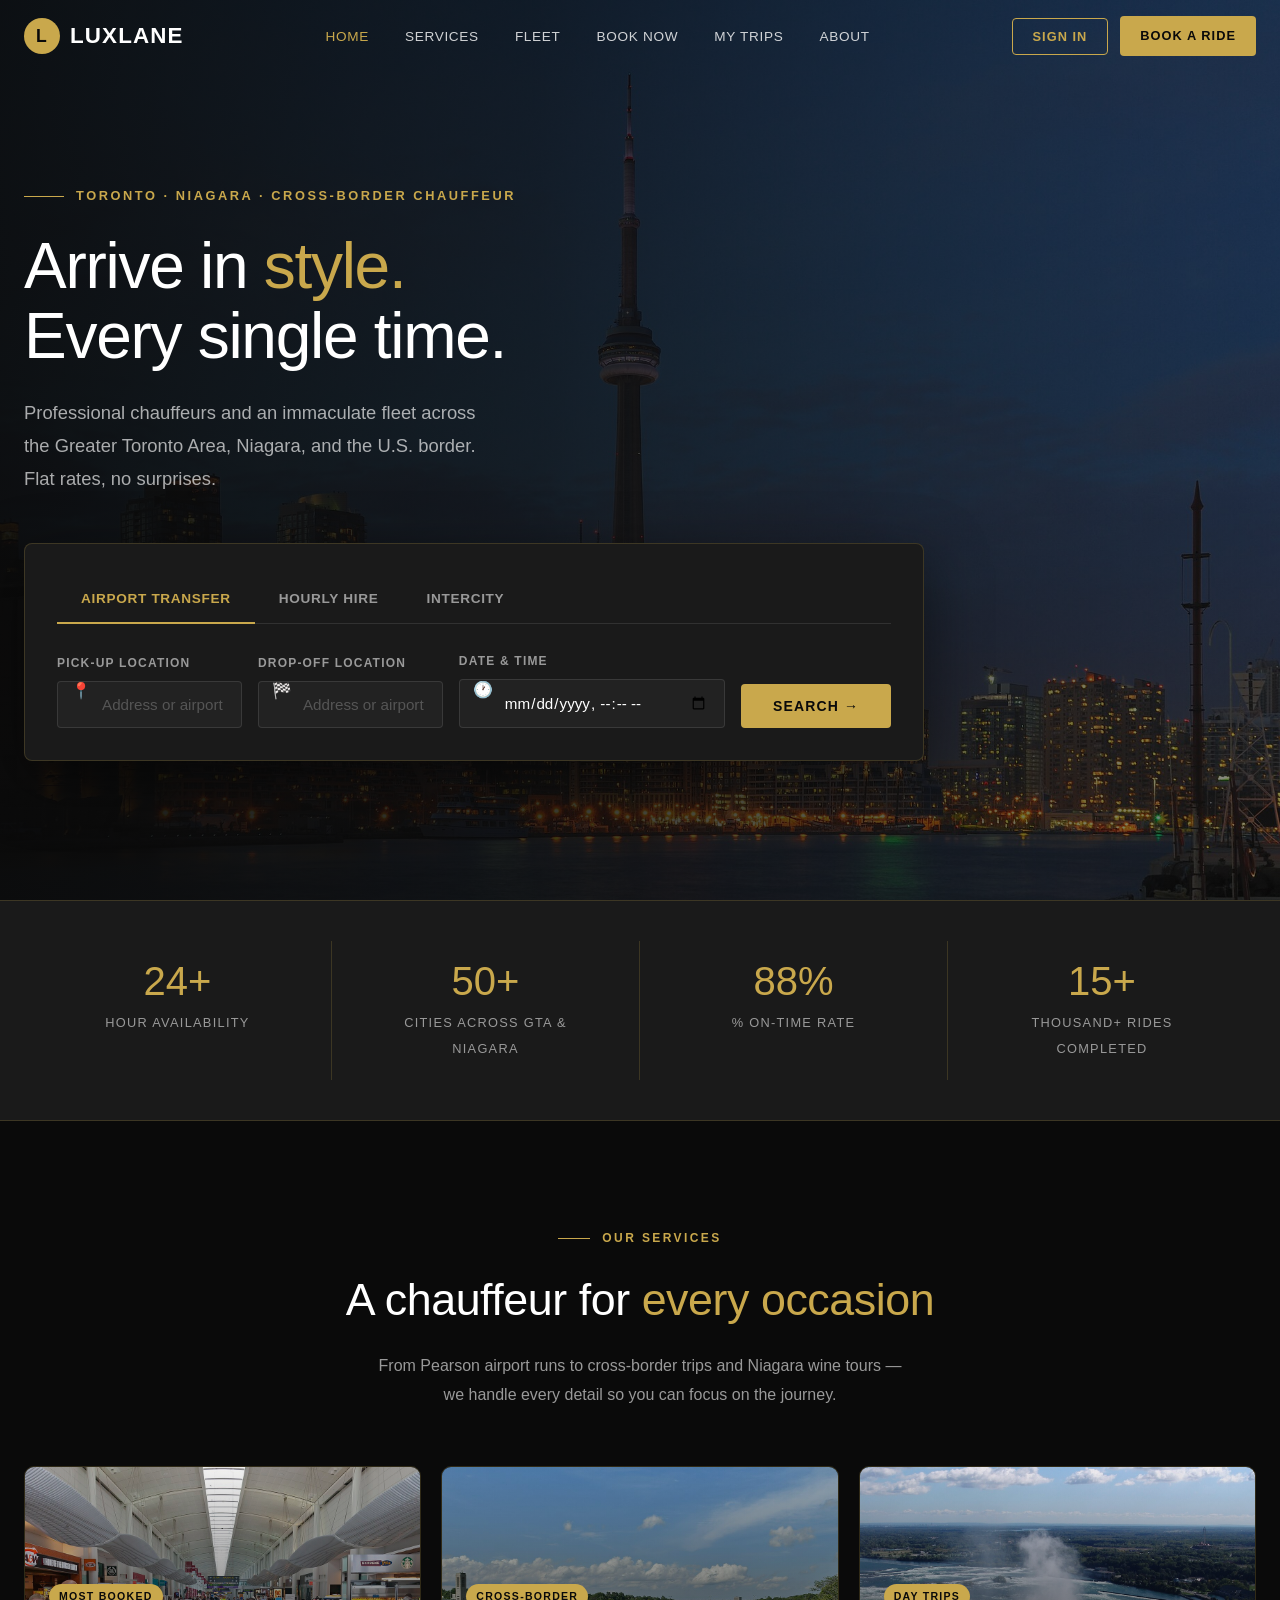
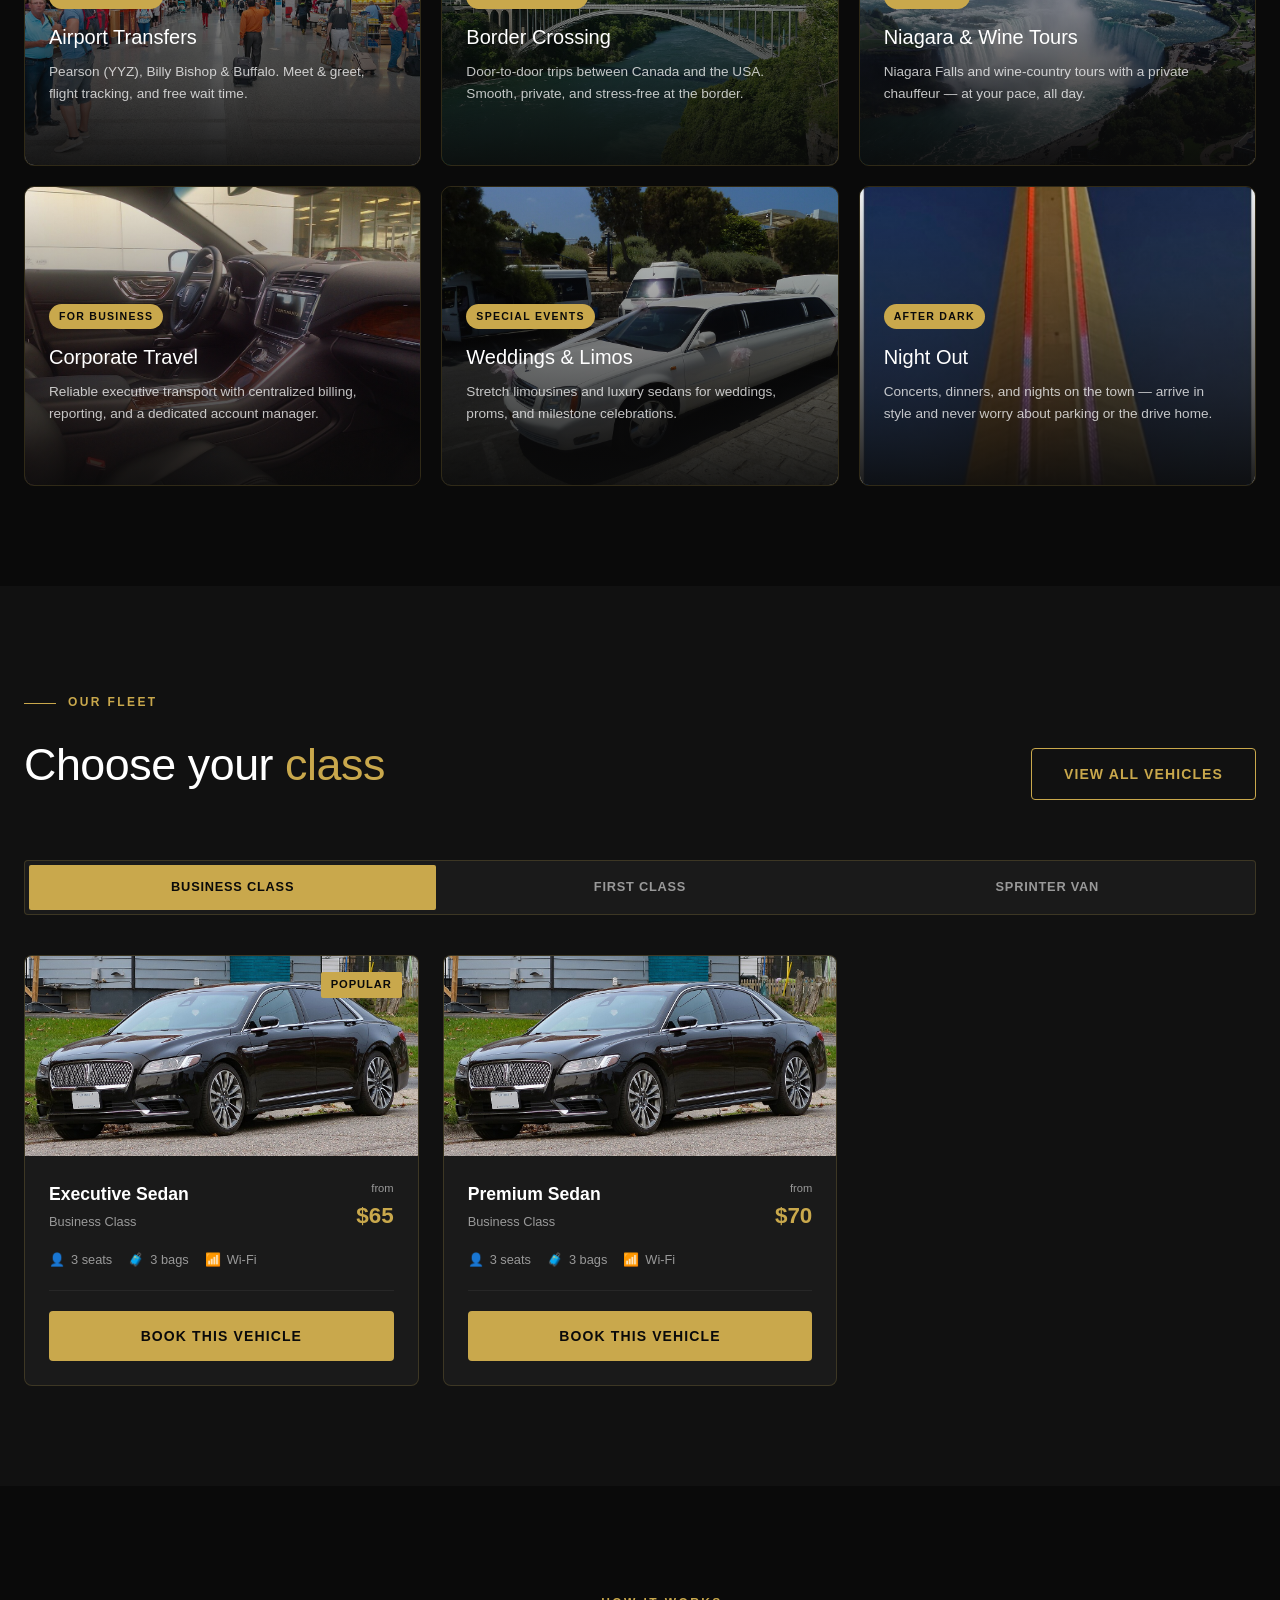
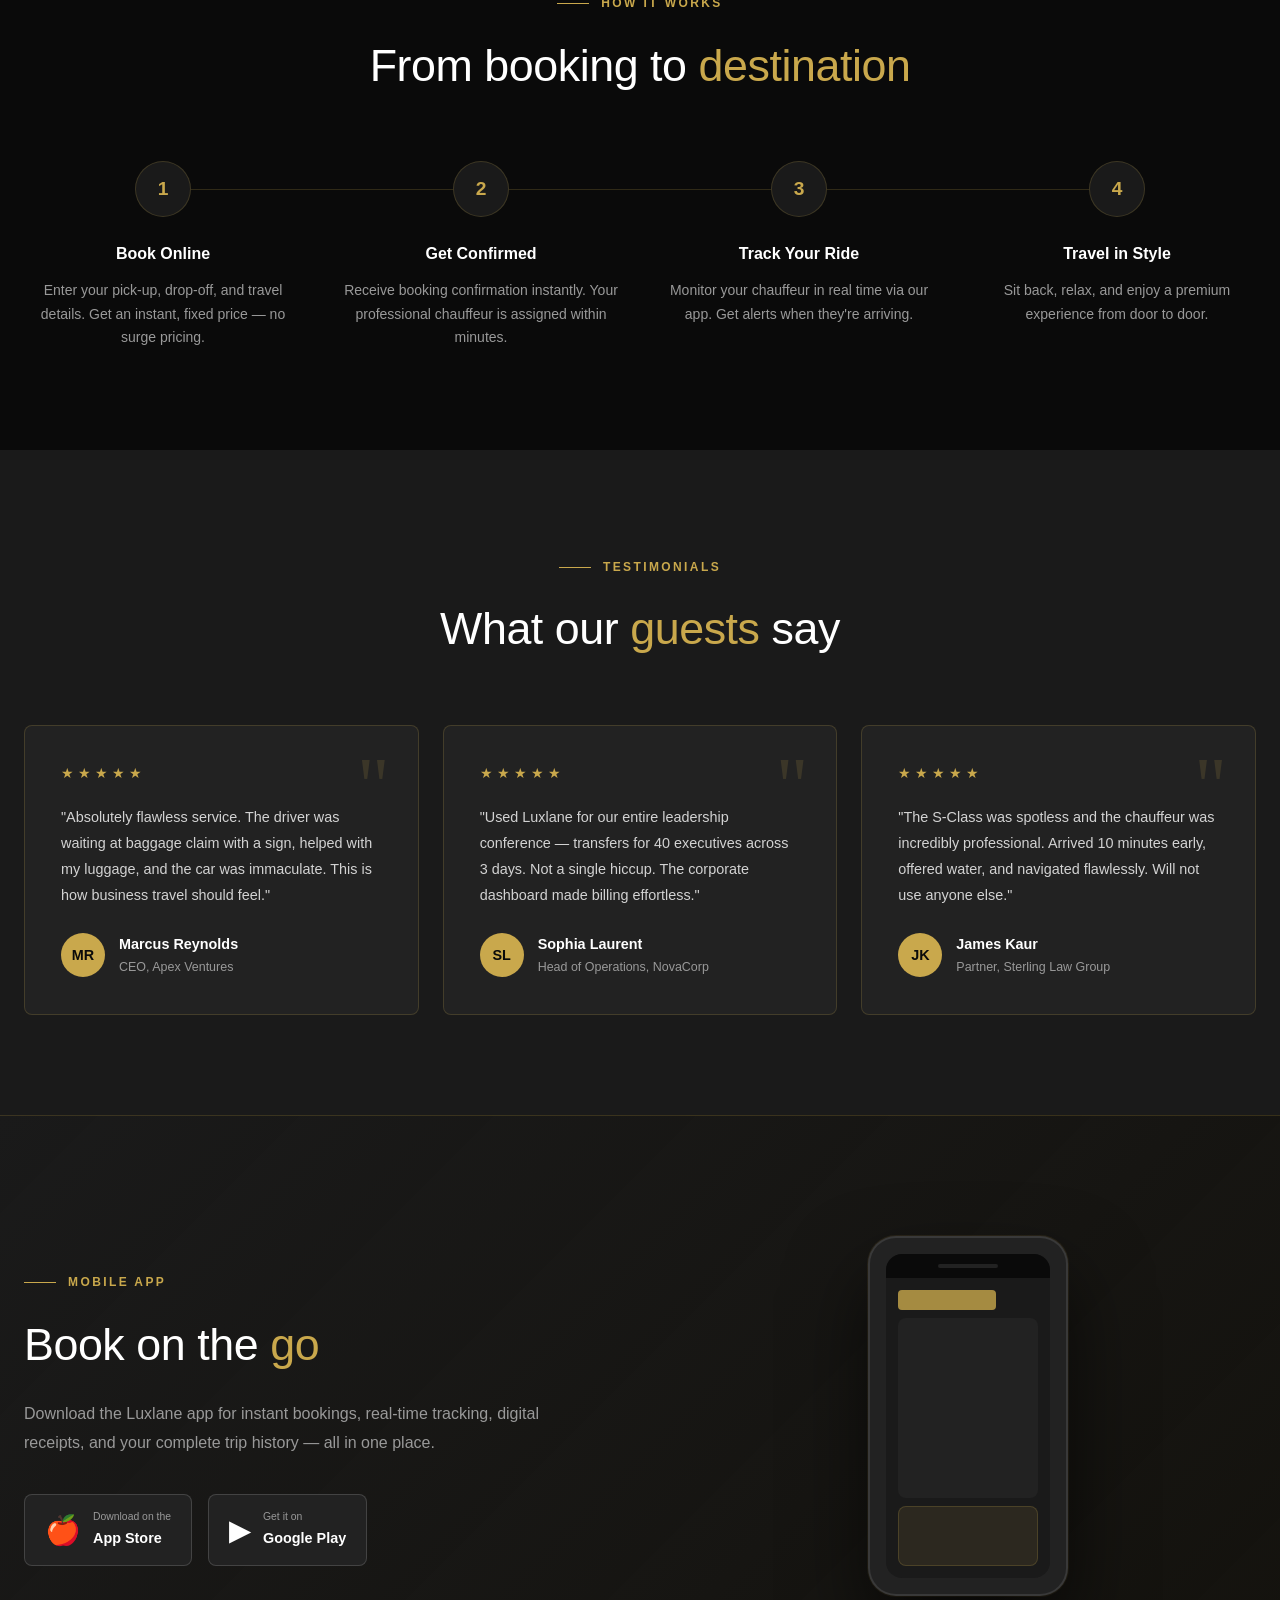
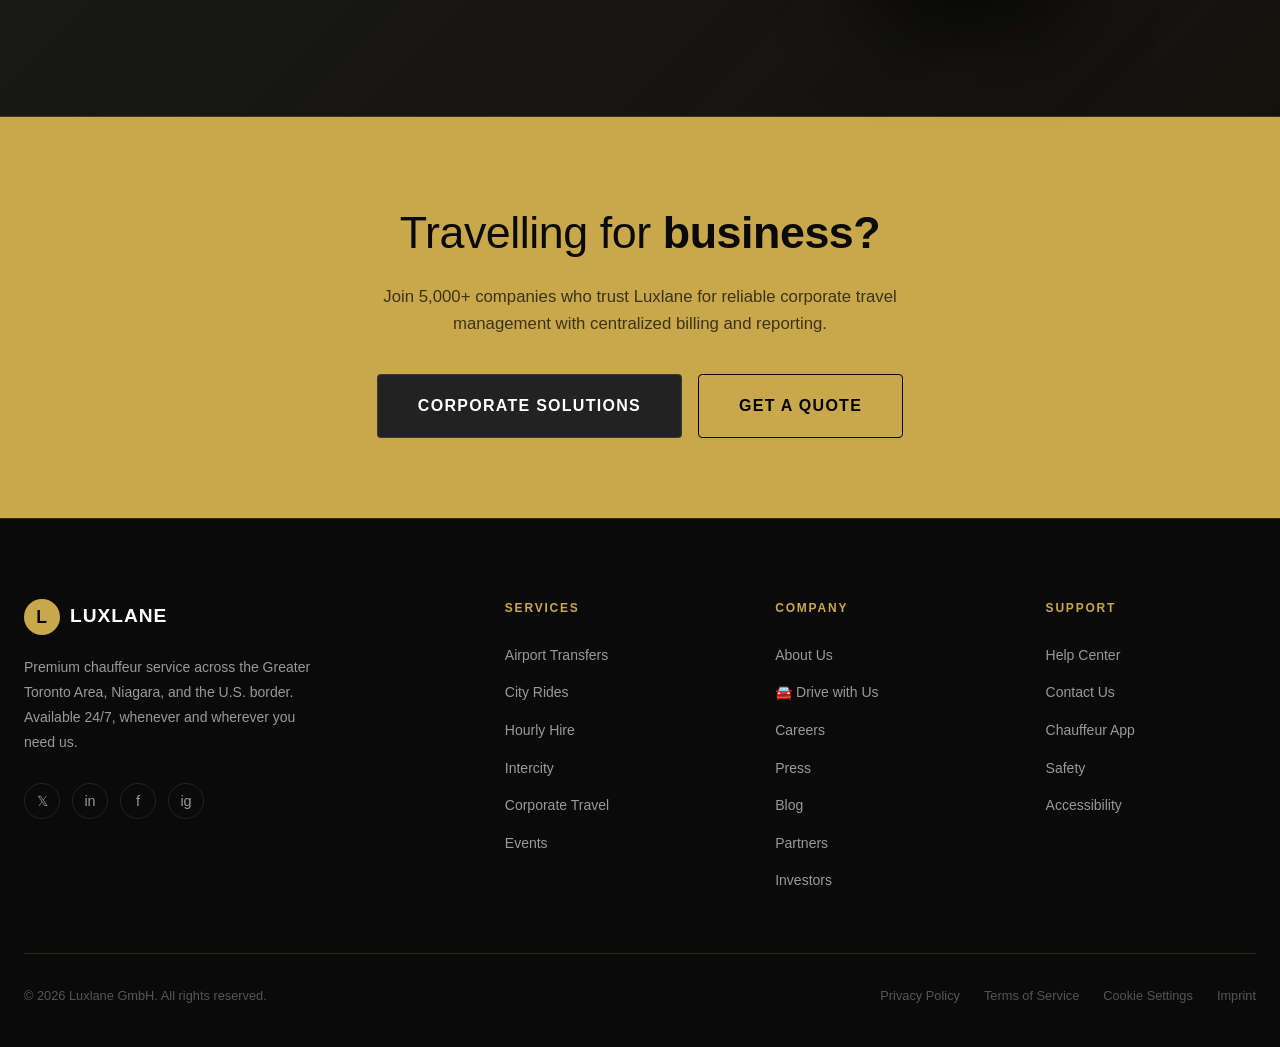
==== index.html @ cf06dd44 "Luxlane Limo — chauffeur booking platform (customer + driver + tracking) Co-Authored-By: Claude Opus" ====
<!DOCTYPE html>
<html lang="en">
<head>
  <meta charset="UTF-8" />
  <meta name="viewport" content="width=device-width, initial-scale=1.0" />
  <title>Luxlane — Premium Chauffeur Service</title>
  <meta name="description" content="Premium chauffeur service across the Greater Toronto Area, Niagara, and the U.S. border. Airport transfers, cross-border trips, weddings, and corporate travel.">
  <link rel="stylesheet" href="assets/css/style.css" />
  <link rel="icon" href="data:image/svg+xml,<svg xmlns='http://www.w3.org/2000/svg' viewBox='0 0 32 32'><circle cx='16' cy='16' r='16' fill='%23c9a84c'/><text x='16' y='22' text-anchor='middle' font-size='18' font-weight='bold' fill='black'>L</text></svg>">
</head>
<body>

<!-- NAVBAR -->
<nav class="navbar" id="navbar">
  <div class="navbar-inner">
    <a href="index.html" class="navbar-logo">
      <div class="logo-icon">L</div>
      LUXLANE
    </a>
    <ul class="navbar-nav">
      <li><a href="index.html" class="active">Home</a></li>
      <li><a href="services.html">Services</a></li>
      <li><a href="fleet.html">Fleet</a></li>
      <li><a href="booking.html">Book Now</a></li>
      <li><a href="#about">About</a></li>
    </ul>
    <div class="navbar-actions">
      <a href="booking.html" class="btn btn-primary btn-sm">Book a Ride</a>
    </div>
    <div class="hamburger" id="hamburger">
      <span></span><span></span><span></span>
    </div>
  </div>
</nav>

<!-- MOBILE MENU -->
<div class="mobile-menu" id="mobileMenu">
  <span class="mobile-close" id="mobileClose">✕</span>
  <a href="index.html">Home</a>
  <a href="services.html">Services</a>
  <a href="fleet.html">Fleet</a>
  <a href="booking.html">Book Now</a>
  <a href="#about">About</a>
  <a href="booking.html" class="btn btn-primary" style="margin-top:8px;">Book a Ride</a>
</div>

<!-- HERO -->
<section class="hero">
  <div class="hero-bg"></div>
  <div class="hero-photo-bg"></div>

  <div class="hero-content">
    <div class="hero-eyebrow">Toronto · Niagara · Cross-Border Chauffeur</div>
    <h1>Arrive in <span class="gold">style.</span><br>Every single time.</h1>
    <p>Professional chauffeurs and an immaculate fleet across the Greater Toronto Area, Niagara, and the U.S. border. Flat rates, no surprises.</p>

    <!-- BOOKING WIDGET -->
    <div class="booking-widget">
      <div class="booking-tabs">
        <div class="booking-tab active" data-tab="transfer">Airport Transfer</div>
        <div class="booking-tab" data-tab="hourly">Hourly Hire</div>
        <div class="booking-tab" data-tab="intercity">Intercity</div>
      </div>

      <form class="booking-form" id="heroBookingForm" onsubmit="handleHeroBook(event)">
        <div class="form-group form-icon-group">
          <label class="form-label">Pick-up Location</label>
          <span class="icon">📍</span>
          <input class="form-control" type="text" placeholder="Address or airport" />
        </div>
        <div class="form-group form-icon-group">
          <label class="form-label">Drop-off Location</label>
          <span class="icon">🏁</span>
          <input class="form-control" type="text" placeholder="Address or airport" />
        </div>
        <div class="form-group form-icon-group">
          <label class="form-label">Date &amp; Time</label>
          <span class="icon">🕐</span>
          <input class="form-control" type="datetime-local" />
        </div>
        <div class="form-group" style="padding-top:28px;">
          <button type="submit" class="btn btn-primary" style="width:100%;justify-content:center;">
            Search →
          </button>
        </div>
      </form>
    </div>
  </div>
</section>

<!-- STATS BAR -->
<div class="stats-bar">
  <div class="container">
    <div class="stats-grid">
      <div class="stat-item fade-up">
        <span class="stat-number" data-count="24">0</span>
        <span class="stat-label">Hour Availability</span>
      </div>
      <div class="stat-item fade-up">
        <span class="stat-number" data-count="50">0</span>
        <span class="stat-label">Cities Across GTA &amp; Niagara</span>
      </div>
      <div class="stat-item fade-up">
        <span class="stat-number" data-count="98">0</span>
        <span class="stat-label">% On-Time Rate</span>
      </div>
      <div class="stat-item fade-up">
        <span class="stat-number" data-count="15">0</span>
        <span class="stat-label">Thousand+ Rides Completed</span>
      </div>
    </div>
  </div>
</div>

<!-- SERVICES SECTION -->
<section class="section" id="services">
  <div class="container">
    <div class="text-center fade-up">
      <div class="section-label" style="justify-content:center;">Our Services</div>
      <h2>A chauffeur for <span class="gold">every occasion</span></h2>
      <p class="text-gray" style="max-width:540px;margin:16px auto 0;line-height:1.8;">From Pearson airport runs to cross-border trips and Niagara wine tours — we handle every detail so you can focus on the journey.</p>
    </div>

    <div class="svc-grid">
      <a href="booking.html" class="svc-card fade-up">
        <img src="assets/img/airport.jpg" alt="Airport transfers" loading="lazy" />
        <div class="svc-card-body">
          <span class="svc-card-tag">Most booked</span>
          <h3>Airport Transfers</h3>
          <p>Pearson (YYZ), Billy Bishop &amp; Buffalo. Meet &amp; greet, flight tracking, and free wait time.</p>
          <div class="svc-link">Book a transfer →</div>
        </div>
      </a>

      <a href="booking.html" class="svc-card fade-up">
        <img src="assets/img/border.jpg" alt="Cross-border trips" loading="lazy" />
        <div class="svc-card-body">
          <span class="svc-card-tag">Cross-border</span>
          <h3>Border Crossing</h3>
          <p>Door-to-door trips between Canada and the USA. Smooth, private, and stress-free at the border.</p>
          <div class="svc-link">Plan a crossing →</div>
        </div>
      </a>

      <a href="booking.html" class="svc-card fade-up">
        <img src="assets/img/niagara.jpg" alt="Niagara Falls tours" loading="lazy" />
        <div class="svc-card-body">
          <span class="svc-card-tag">Day trips</span>
          <h3>Niagara &amp; Wine Tours</h3>
          <p>Niagara Falls and wine-country tours with a private chauffeur — at your pace, all day.</p>
          <div class="svc-link">Explore tours →</div>
        </div>
      </a>

      <a href="booking.html" class="svc-card fade-up">
        <img src="assets/img/corporate.jpg" alt="Corporate travel" loading="lazy" />
        <div class="svc-card-body">
          <span class="svc-card-tag">For business</span>
          <h3>Corporate Travel</h3>
          <p>Reliable executive transport with centralized billing, reporting, and a dedicated account manager.</p>
          <div class="svc-link">Corporate solutions →</div>
        </div>
      </a>

      <a href="booking.html" class="svc-card fade-up">
        <img src="assets/img/wedding.jpg" alt="Weddings" loading="lazy" />
        <div class="svc-card-body">
          <span class="svc-card-tag">Special events</span>
          <h3>Weddings &amp; Limos</h3>
          <p>Stretch limousines and luxury sedans for weddings, proms, and milestone celebrations.</p>
          <div class="svc-link">Plan your day →</div>
        </div>
      </a>

      <a href="booking.html" class="svc-card fade-up">
        <img src="assets/img/nightout.jpg" alt="Night out" loading="lazy" />
        <div class="svc-card-body">
          <span class="svc-card-tag">After dark</span>
          <h3>Night Out</h3>
          <p>Concerts, dinners, and nights on the town — arrive in style and never worry about parking or the drive home.</p>
          <div class="svc-link">Book a night out →</div>
        </div>
      </a>
    </div>
  </div>
</section>

<!-- FLEET PREVIEW -->
<section class="section fleet-section">
  <div class="container">
    <div class="section-header fade-up">
      <div>
        <div class="section-label">Our Fleet</div>
        <h2>Choose your <span class="gold">class</span></h2>
      </div>
      <a href="fleet.html" class="btn btn-outline">View All Vehicles</a>
    </div>

    <div class="fleet-tabs">
      <div class="fleet-tab active" data-fleet="business">Business Class</div>
      <div class="fleet-tab" data-fleet="first">First Class</div>
      <div class="fleet-tab" data-fleet="van">Sprinter Van</div>
    </div>

    <div class="fleet-grid" id="fleetGrid">
      <!-- Dynamically rendered by JS -->
    </div>
  </div>
</section>

<!-- HOW IT WORKS -->
<section class="section how-it-works">
  <div class="container">
    <div class="text-center fade-up">
      <div class="section-label" style="justify-content:center;">How It Works</div>
      <h2>From booking to <span class="gold">destination</span></h2>
    </div>

    <div class="steps-grid">
      <div class="step fade-up">
        <div class="step-number">1</div>
        <h3>Book Online</h3>
        <p>Enter your pick-up, drop-off, and travel details. Get an instant, fixed price — no surge pricing.</p>
      </div>
      <div class="step fade-up">
        <div class="step-number">2</div>
        <h3>Get Confirmed</h3>
        <p>Receive booking confirmation instantly. Your professional chauffeur is assigned within minutes.</p>
      </div>
      <div class="step fade-up">
        <div class="step-number">3</div>
        <h3>Track Your Ride</h3>
        <p>Monitor your chauffeur in real time via our app. Get alerts when they're arriving.</p>
      </div>
      <div class="step fade-up">
        <div class="step-number">4</div>
        <h3>Travel in Style</h3>
        <p>Sit back, relax, and enjoy a premium experience from door to door.</p>
      </div>
    </div>
  </div>
</section>

<!-- TESTIMONIALS -->
<section class="section testimonials">
  <div class="container">
    <div class="text-center fade-up">
      <div class="section-label" style="justify-content:center;">Testimonials</div>
      <h2>What our <span class="gold">guests</span> say</h2>
    </div>

    <div class="testimonials-grid">
      <div class="testimonial-card fade-up">
        <div class="stars">
          <span class="star">★</span><span class="star">★</span><span class="star">★</span><span class="star">★</span><span class="star">★</span>
        </div>
        <p class="testimonial-text">"Absolutely flawless service. The driver was waiting at baggage claim with a sign, helped with my luggage, and the car was immaculate. This is how business travel should feel."</p>
        <div class="testimonial-author">
          <div class="author-avatar">MR</div>
          <div>
            <div class="author-name">Marcus Reynolds</div>
            <div class="author-role">CEO, Apex Ventures</div>
          </div>
        </div>
      </div>

      <div class="testimonial-card fade-up">
        <div class="stars">
          <span class="star">★</span><span class="star">★</span><span class="star">★</span><span class="star">★</span><span class="star">★</span>
        </div>
        <p class="testimonial-text">"Used Luxlane for our entire leadership conference — transfers for 40 executives across 3 days. Not a single hiccup. The corporate dashboard made billing effortless."</p>
        <div class="testimonial-author">
          <div class="author-avatar">SL</div>
          <div>
            <div class="author-name">Sophia Laurent</div>
            <div class="author-role">Head of Operations, NovaCorp</div>
          </div>
        </div>
      </div>

      <div class="testimonial-card fade-up">
        <div class="stars">
          <span class="star">★</span><span class="star">★</span><span class="star">★</span><span class="star">★</span><span class="star">★</span>
        </div>
        <p class="testimonial-text">"The S-Class was spotless and the chauffeur was incredibly professional. Arrived 10 minutes early, offered water, and navigated flawlessly. Will not use anyone else."</p>
        <div class="testimonial-author">
          <div class="author-avatar">JK</div>
          <div>
            <div class="author-name">James Kaur</div>
            <div class="author-role">Partner, Sterling Law Group</div>
          </div>
        </div>
      </div>
    </div>
  </div>
</section>

<!-- APP PROMO -->
<section class="section app-promo">
  <div class="container">
    <div class="app-promo-inner">
      <div class="fade-up">
        <div class="section-label">Mobile App</div>
        <h2>Book on the <span class="gold">go</span></h2>
        <p>Download the Luxlane app for instant bookings, real-time tracking, digital receipts, and your complete trip history — all in one place.</p>
        <div class="app-buttons">
          <a href="#" class="app-btn">
            <span class="app-icon">🍎</span>
            <div class="app-text">
              <span class="top">Download on the</span>
              <span class="bottom">App Store</span>
            </div>
          </a>
          <a href="#" class="app-btn">
            <span class="app-icon">▶</span>
            <div class="app-text">
              <span class="top">Get it on</span>
              <span class="bottom">Google Play</span>
            </div>
          </a>
        </div>
      </div>

      <div class="app-mockup fade-up">
        <div class="phone-frame">
          <div class="phone-screen">
            <div class="phone-status"></div>
            <div class="phone-content">
              <div class="phone-header"></div>
              <div class="phone-map"></div>
              <div class="phone-card"></div>
            </div>
          </div>
        </div>
      </div>
    </div>
  </div>
</section>

<!-- CORPORATE BANNER -->
<div class="corporate-banner">
  <div class="container">
    <h2>Travelling for <strong>business?</strong></h2>
    <p>Join 5,000+ companies who trust Luxlane for reliable corporate travel management with centralized billing and reporting.</p>
    <div style="display:flex;gap:16px;justify-content:center;flex-wrap:wrap;">
      <a href="services.html" class="btn btn-dark btn-lg">Corporate Solutions</a>
      <a href="booking.html" class="btn btn-outline btn-lg" style="border-color:black;color:black;">Get a Quote</a>
    </div>
  </div>
</div>

<!-- FOOTER -->
<footer class="footer" id="about">
  <div class="container">
    <div class="footer-top">
      <div class="footer-brand">
        <a href="index.html" class="navbar-logo" style="font-size:1.2rem;">
          <div class="logo-icon">L</div>
          LUXLANE
        </a>
        <p>Premium chauffeur service across the Greater Toronto Area, Niagara, and the U.S. border. Available 24/7, whenever and wherever you need us.</p>
        <div class="footer-social">
          <a href="#" class="social-link">𝕏</a>
          <a href="#" class="social-link">in</a>
          <a href="#" class="social-link">f</a>
          <a href="#" class="social-link">ig</a>
        </div>
      </div>

      <div class="footer-col">
        <h4>Services</h4>
        <ul>
          <li><a href="services.html">Airport Transfers</a></li>
          <li><a href="services.html">City Rides</a></li>
          <li><a href="services.html">Hourly Hire</a></li>
          <li><a href="services.html">Intercity</a></li>
          <li><a href="services.html">Corporate Travel</a></li>
          <li><a href="services.html">Events</a></li>
        </ul>
      </div>

      <div class="footer-col">
        <h4>Company</h4>
        <ul>
          <li><a href="#">About Us</a></li>
          <li><a href="driver.html">🚘 Drive with Us</a></li>
          <li><a href="#">Careers</a></li>
          <li><a href="#">Press</a></li>
          <li><a href="#">Blog</a></li>
          <li><a href="#">Partners</a></li>
          <li><a href="#">Investors</a></li>
        </ul>
      </div>

      <div class="footer-col">
        <h4>Support</h4>
        <ul>
          <li><a href="#">Help Center</a></li>
          <li><a href="#">Contact Us</a></li>
          <li><a href="#">Chauffeur App</a></li>
          <li><a href="#">Safety</a></li>
          <li><a href="#">Accessibility</a></li>
        </ul>
      </div>
    </div>

    <div class="footer-bottom">
      <p>&copy; 2026 Luxlane GmbH. All rights reserved.</p>
      <div class="footer-legal">
        <a href="#">Privacy Policy</a>
        <a href="#">Terms of Service</a>
        <a href="#">Cookie Settings</a>
        <a href="#">Imprint</a>
      </div>
    </div>
  </div>
</footer>

<script src="assets/js/app.js"></script>
</body>
</html>
---- assets/css/style.css ----
/* ===========================
   BLACKLANE CLONE — STYLESHEET
   =========================== */

:root {
  --black: #0a0a0a;
  --dark: #111111;
  --dark-2: #1a1a1a;
  --dark-3: #222222;
  --gold: #c9a84c;
  --gold-light: #e2c16a;
  --gold-dark: #9e7e35;
  --white: #ffffff;
  --gray-light: #f5f5f5;
  --gray: #999999;
  --gray-dark: #555555;
  --border: rgba(201, 168, 76, 0.2);
  --shadow: 0 20px 60px rgba(0,0,0,0.5);
  --radius: 4px;
  --font-main: 'Helvetica Neue', Helvetica, Arial, sans-serif;
  --transition: all 0.3s cubic-bezier(0.4, 0, 0.2, 1);
}

*, *::before, *::after { box-sizing: border-box; margin: 0; padding: 0; }

html { scroll-behavior: smooth; font-size: 16px; }

body {
  font-family: var(--font-main);
  background: var(--black);
  color: var(--white);
  line-height: 1.6;
  overflow-x: hidden;
}

a { text-decoration: none; color: inherit; transition: var(--transition); }
img { max-width: 100%; display: block; }
ul { list-style: none; }
button { cursor: pointer; border: none; background: none; font-family: inherit; }

/* ===== TYPOGRAPHY ===== */
h1 { font-size: clamp(2.2rem, 5vw, 4rem); font-weight: 300; letter-spacing: -0.02em; line-height: 1.1; }
h2 { font-size: clamp(1.8rem, 3.5vw, 2.8rem); font-weight: 300; letter-spacing: -0.01em; }
h3 { font-size: clamp(1.2rem, 2vw, 1.5rem); font-weight: 400; }
h4 { font-size: 1rem; font-weight: 600; text-transform: uppercase; letter-spacing: 0.1em; }

.gold { color: var(--gold); }
.text-center { text-align: center; }
.text-gray { color: var(--gray); }

/* ===== LAYOUT ===== */
.container { max-width: 1280px; margin: 0 auto; padding: 0 24px; }
.section { padding: 100px 0; }
.section-sm { padding: 60px 0; }

/* ===== BUTTONS ===== */
.btn {
  display: inline-flex;
  align-items: center;
  gap: 8px;
  padding: 14px 32px;
  font-size: 0.875rem;
  font-weight: 600;
  letter-spacing: 0.08em;
  text-transform: uppercase;
  border-radius: var(--radius);
  transition: var(--transition);
  white-space: nowrap;
}

.btn-primary {
  background: var(--gold);
  color: var(--black);
}
.btn-primary:hover { background: var(--gold-light); transform: translateY(-1px); box-shadow: 0 8px 24px rgba(201,168,76,0.4); }

.btn-outline {
  border: 1px solid var(--gold);
  color: var(--gold);
  background: transparent;
}
.btn-outline:hover { background: var(--gold); color: var(--black); }

.btn-white {
  background: var(--white);
  color: var(--black);
}
.btn-white:hover { background: var(--gray-light); transform: translateY(-1px); }

.btn-dark {
  background: var(--dark-3);
  color: var(--white);
  border: 1px solid rgba(255,255,255,0.1);
}
.btn-dark:hover { background: var(--dark-2); border-color: var(--gold); color: var(--gold); }

.btn-lg { padding: 18px 40px; font-size: 1rem; }
.btn-sm { padding: 10px 20px; font-size: 0.8rem; }

/* ===== NAVBAR ===== */
.navbar {
  position: fixed;
  top: 0; left: 0; right: 0;
  z-index: 1000;
  padding: 0 24px;
  transition: var(--transition);
}

.navbar.scrolled {
  background: rgba(10,10,10,0.97);
  backdrop-filter: blur(20px);
  border-bottom: 1px solid var(--border);
}

.navbar-inner {
  max-width: 1280px;
  margin: 0 auto;
  height: 72px;
  display: flex;
  align-items: center;
  justify-content: space-between;
}

.navbar-logo {
  display: flex;
  align-items: center;
  gap: 10px;
  font-size: 1.4rem;
  font-weight: 700;
  letter-spacing: 0.05em;
}

.logo-icon {
  width: 36px;
  height: 36px;
  background: var(--gold);
  border-radius: 50%;
  display: flex;
  align-items: center;
  justify-content: center;
  color: var(--black);
  font-size: 1.1rem;
}

.navbar-nav {
  display: flex;
  align-items: center;
  gap: 36px;
}

.navbar-nav a {
  font-size: 0.85rem;
  font-weight: 500;
  letter-spacing: 0.05em;
  text-transform: uppercase;
  color: rgba(255,255,255,0.8);
  position: relative;
}

.navbar-nav a::after {
  content: '';
  position: absolute;
  bottom: -4px; left: 0;
  width: 0; height: 1px;
  background: var(--gold);
  transition: var(--transition);
}

.navbar-nav a:hover { color: var(--white); }
.navbar-nav a:hover::after { width: 100%; }
.navbar-nav a.active { color: var(--gold); }

.navbar-actions {
  display: flex;
  align-items: center;
  gap: 12px;
}

.hamburger {
  display: none;
  flex-direction: column;
  gap: 5px;
  cursor: pointer;
  padding: 4px;
}

.hamburger span {
  display: block;
  width: 24px;
  height: 2px;
  background: var(--white);
  transition: var(--transition);
}

/* ===== MOBILE MENU ===== */
.mobile-menu {
  display: none;
  position: fixed;
  inset: 0;
  background: var(--black);
  z-index: 999;
  flex-direction: column;
  align-items: center;
  justify-content: center;
  gap: 32px;
  opacity: 0;
  pointer-events: none;
  transition: opacity 0.3s ease;
}

.mobile-menu.open {
  display: flex;
  opacity: 1;
  pointer-events: all;
}

.mobile-menu a {
  font-size: 1.8rem;
  font-weight: 300;
  letter-spacing: 0.05em;
  color: rgba(255,255,255,0.7);
}

.mobile-menu a:hover { color: var(--gold); }

.mobile-close {
  position: absolute;
  top: 24px; right: 24px;
  font-size: 2rem;
  color: var(--white);
  cursor: pointer;
}

/* ===== HERO ===== */
.hero {
  position: relative;
  min-height: 100vh;
  display: flex;
  align-items: center;
  overflow: hidden;
}

.hero-bg {
  position: absolute;
  inset: 0;
  background: linear-gradient(135deg, #0a0a0a 0%, #1a1208 50%, #0a0a0a 100%);
}

.hero-bg::before {
  content: '';
  position: absolute;
  inset: 0;
  background: url("data:image/svg+xml,%3Csvg width='60' height='60' viewBox='0 0 60 60' xmlns='http://www.w3.org/2000/svg'%3E%3Cg fill='none' fill-rule='evenodd'%3E%3Cg fill='%23c9a84c' fill-opacity='0.03'%3E%3Cpath d='M36 34v-4h-2v4h-4v2h4v4h2v-4h4v-2h-4zm0-30V0h-2v4h-4v2h4v4h2V6h4V4h-4zM6 34v-4H4v4H0v2h4v4h2v-4h4v-2H6zM6 4V0H4v4H0v2h4v4h2V6h4V4H6z'/%3E%3C/g%3E%3C/g%3E%3C/svg%3E");
}

.hero-image {
  position: absolute;
  right: 0; top: 0; bottom: 0;
  width: 55%;
  background: linear-gradient(to right, #0a0a0a, transparent),
    url('data:image/svg+xml,<svg xmlns="http://www.w3.org/2000/svg" viewBox="0 0 800 600"><rect fill="%231a1208" width="800" height="600"/><ellipse cx="400" cy="450" rx="350" ry="80" fill="%230a0a0a" opacity="0.8"/><rect x="150" y="250" width="500" height="120" rx="20" fill="%23222"/><rect x="180" y="220" width="440" height="60" rx="15" fill="%231a1a1a"/><circle cx="220" cy="380" r="45" fill="%23111" stroke="%23c9a84c" stroke-width="2"/><circle cx="220" cy="380" r="25" fill="%230a0a0a"/><circle cx="580" cy="380" r="45" fill="%23111" stroke="%23c9a84c" stroke-width="2"/><circle cx="580" cy="380" r="25" fill="%230a0a0a"/></svg>');
  background-size: cover;
  background-position: center;
  opacity: 0.4;
}

.hero-content {
  position: relative;
  z-index: 2;
  max-width: 1280px;
  margin: 0 auto;
  padding: 120px 24px 80px;
  width: 100%;
}

.hero-eyebrow {
  display: inline-flex;
  align-items: center;
  gap: 12px;
  font-size: 0.8rem;
  font-weight: 600;
  letter-spacing: 0.2em;
  text-transform: uppercase;
  color: var(--gold);
  margin-bottom: 24px;
}

.hero-eyebrow::before {
  content: '';
  display: block;
  width: 40px;
  height: 1px;
  background: var(--gold);
}

.hero h1 {
  max-width: 700px;
  margin-bottom: 24px;
}

.hero p {
  font-size: 1.15rem;
  color: rgba(255,255,255,0.65);
  max-width: 480px;
  margin-bottom: 48px;
  line-height: 1.8;
}

/* ===== BOOKING WIDGET ===== */
.booking-widget {
  background: var(--dark-2);
  border: 1px solid var(--border);
  border-radius: 8px;
  padding: 32px;
  max-width: 900px;
  box-shadow: var(--shadow);
}

.booking-tabs {
  display: flex;
  gap: 0;
  margin-bottom: 28px;
  border-bottom: 1px solid rgba(255,255,255,0.1);
}

.booking-tab {
  padding: 12px 24px;
  font-size: 0.85rem;
  font-weight: 600;
  letter-spacing: 0.05em;
  text-transform: uppercase;
  color: var(--gray);
  cursor: pointer;
  border-bottom: 2px solid transparent;
  margin-bottom: -1px;
  transition: var(--transition);
}

.booking-tab.active { color: var(--gold); border-bottom-color: var(--gold); }
.booking-tab:hover { color: var(--white); }

.booking-form {
  display: grid;
  grid-template-columns: 1fr 1fr 1fr auto;
  gap: 16px;
  align-items: end;
}

.form-group { display: flex; flex-direction: column; gap: 8px; }

.form-label {
  font-size: 0.75rem;
  font-weight: 600;
  letter-spacing: 0.1em;
  text-transform: uppercase;
  color: var(--gray);
}

.form-control {
  background: var(--dark-3);
  border: 1px solid rgba(255,255,255,0.1);
  border-radius: var(--radius);
  padding: 14px 16px;
  font-size: 0.95rem;
  color: var(--white);
  font-family: inherit;
  transition: var(--transition);
  outline: none;
  width: 100%;
}

.form-control:focus { border-color: var(--gold); background: rgba(201,168,76,0.05); }
.form-control::placeholder { color: var(--gray-dark); }

.form-control option { background: var(--dark-3); }

.form-icon-group { position: relative; }
.form-icon-group .form-control { padding-left: 44px; }
.form-icon-group .icon {
  position: absolute;
  left: 14px;
  top: 50%;
  transform: translateY(-50%);
  color: var(--gold);
  font-size: 1rem;
}

/* ===== STATS BAR ===== */
.stats-bar {
  background: var(--dark-2);
  border-top: 1px solid var(--border);
  border-bottom: 1px solid var(--border);
  padding: 40px 0;
}

.stats-grid {
  display: grid;
  grid-template-columns: repeat(4, 1fr);
  gap: 0;
  text-align: center;
}

.stat-item {
  padding: 20px 40px;
  border-right: 1px solid var(--border);
}

.stat-item:last-child { border-right: none; }

.stat-number {
  font-size: 2.5rem;
  font-weight: 300;
  color: var(--gold);
  display: block;
  line-height: 1;
  margin-bottom: 8px;
}

.stat-label {
  font-size: 0.8rem;
  font-weight: 500;
  letter-spacing: 0.1em;
  text-transform: uppercase;
  color: var(--gray);
}

/* ===== SERVICES ===== */
.services-grid {
  display: grid;
  grid-template-columns: repeat(3, 1fr);
  gap: 2px;
  margin-top: 60px;
}

.service-card {
  background: var(--dark-2);
  padding: 48px 36px;
  transition: var(--transition);
  cursor: pointer;
  position: relative;
  overflow: hidden;
}

.service-card::before {
  content: '';
  position: absolute;
  bottom: 0; left: 0;
  width: 100%; height: 2px;
  background: var(--gold);
  transform: scaleX(0);
  transform-origin: left;
  transition: var(--transition);
}

.service-card:hover { background: var(--dark-3); }
.service-card:hover::before { transform: scaleX(1); }

.service-icon {
  width: 56px;
  height: 56px;
  background: rgba(201,168,76,0.1);
  border-radius: 50%;
  display: flex;
  align-items: center;
  justify-content: center;
  font-size: 1.5rem;
  margin-bottom: 24px;
  transition: var(--transition);
}

.service-card:hover .service-icon {
  background: var(--gold);
  color: var(--black);
}

.service-card h3 { margin-bottom: 12px; font-weight: 500; }
.service-card p { color: var(--gray); font-size: 0.9rem; line-height: 1.8; margin-bottom: 20px; }
.service-link { font-size: 0.8rem; font-weight: 600; letter-spacing: 0.08em; text-transform: uppercase; color: var(--gold); display: flex; align-items: center; gap: 6px; }

/* ===== FLEET ===== */
.fleet-section { background: var(--dark); }

.section-header {
  display: flex;
  justify-content: space-between;
  align-items: flex-end;
  margin-bottom: 60px;
}

.section-label {
  display: inline-flex;
  align-items: center;
  gap: 12px;
  font-size: 0.75rem;
  font-weight: 600;
  letter-spacing: 0.2em;
  text-transform: uppercase;
  color: var(--gold);
  margin-bottom: 16px;
}

.section-label::before {
  content: '';
  display: block;
  width: 32px;
  height: 1px;
  background: var(--gold);
}

.fleet-tabs {
  display: flex;
  gap: 0;
  background: var(--dark-2);
  border: 1px solid var(--border);
  border-radius: var(--radius);
  padding: 4px;
  margin-bottom: 40px;
}

.fleet-tab {
  flex: 1;
  padding: 12px 20px;
  font-size: 0.8rem;
  font-weight: 600;
  letter-spacing: 0.06em;
  text-transform: uppercase;
  color: var(--gray);
  border-radius: 2px;
  cursor: pointer;
  text-align: center;
  transition: var(--transition);
}

.fleet-tab.active {
  background: var(--gold);
  color: var(--black);
}

.fleet-grid {
  display: grid;
  grid-template-columns: repeat(3, 1fr);
  gap: 24px;
}

.fleet-card {
  background: var(--dark-2);
  border: 1px solid var(--border);
  border-radius: 8px;
  overflow: hidden;
  transition: var(--transition);
}

.fleet-card:hover { border-color: var(--gold); transform: translateY(-4px); box-shadow: 0 20px 40px rgba(0,0,0,0.4); }

.fleet-card-image {
  height: 200px;
  background: var(--dark-3);
  display: flex;
  align-items: center;
  justify-content: center;
  overflow: hidden;
  position: relative;
}

.fleet-card-image svg { width: 80%; height: 80%; }

.fleet-badge {
  position: absolute;
  top: 16px; right: 16px;
  background: var(--gold);
  color: var(--black);
  font-size: 0.7rem;
  font-weight: 700;
  letter-spacing: 0.08em;
  text-transform: uppercase;
  padding: 4px 10px;
  border-radius: 2px;
}

.fleet-card-body { padding: 24px; }

.fleet-card-header {
  display: flex;
  justify-content: space-between;
  align-items: flex-start;
  margin-bottom: 16px;
}

.fleet-card-header h3 { font-size: 1.1rem; font-weight: 600; margin-bottom: 4px; }
.fleet-card-header p { font-size: 0.8rem; color: var(--gray); }

.fleet-price { text-align: right; }
.fleet-price .from { font-size: 0.7rem; color: var(--gray); display: block; }
.fleet-price .amount { font-size: 1.4rem; font-weight: 600; color: var(--gold); }

.fleet-features {
  display: flex;
  gap: 16px;
  margin-bottom: 20px;
  padding-bottom: 20px;
  border-bottom: 1px solid rgba(255,255,255,0.06);
}

.fleet-feature {
  display: flex;
  align-items: center;
  gap: 6px;
  font-size: 0.8rem;
  color: var(--gray);
}

.fleet-feature span:first-child { color: var(--gold); }

/* ===== HOW IT WORKS ===== */
.how-it-works { background: var(--black); }

.steps-grid {
  display: grid;
  grid-template-columns: repeat(4, 1fr);
  gap: 40px;
  margin-top: 60px;
  position: relative;
}

.steps-grid::before {
  content: '';
  position: absolute;
  top: 28px;
  left: 12.5%;
  right: 12.5%;
  height: 1px;
  background: var(--border);
}

.step {
  text-align: center;
  position: relative;
}

.step-number {
  width: 56px;
  height: 56px;
  border-radius: 50%;
  background: var(--dark-2);
  border: 1px solid var(--border);
  display: flex;
  align-items: center;
  justify-content: center;
  font-size: 1.2rem;
  font-weight: 700;
  color: var(--gold);
  margin: 0 auto 24px;
  position: relative;
  z-index: 1;
}

.step h3 { font-size: 1rem; font-weight: 600; margin-bottom: 12px; }
.step p { font-size: 0.875rem; color: var(--gray); line-height: 1.7; }

/* ===== TESTIMONIALS ===== */
.testimonials { background: var(--dark-2); }

.testimonials-grid {
  display: grid;
  grid-template-columns: repeat(3, 1fr);
  gap: 24px;
  margin-top: 60px;
}

.testimonial-card {
  background: var(--dark-3);
  border: 1px solid var(--border);
  border-radius: 8px;
  padding: 36px;
  position: relative;
}

.testimonial-card::before {
  content: '"';
  position: absolute;
  top: 20px; right: 28px;
  font-size: 5rem;
  line-height: 1;
  color: var(--gold);
  opacity: 0.15;
  font-family: Georgia, serif;
}

.stars {
  display: flex;
  gap: 4px;
  margin-bottom: 20px;
}

.star { color: var(--gold); font-size: 0.9rem; }

.testimonial-text {
  font-size: 0.9rem;
  line-height: 1.8;
  color: rgba(255,255,255,0.8);
  margin-bottom: 24px;
}

.testimonial-author {
  display: flex;
  align-items: center;
  gap: 14px;
}

.author-avatar {
  width: 44px;
  height: 44px;
  border-radius: 50%;
  background: var(--gold);
  display: flex;
  align-items: center;
  justify-content: center;
  font-weight: 700;
  font-size: 0.9rem;
  color: var(--black);
  flex-shrink: 0;
}

.author-name { font-size: 0.9rem; font-weight: 600; margin-bottom: 2px; }
.author-role { font-size: 0.78rem; color: var(--gray); }

/* ===== APP PROMO ===== */
.app-promo {
  background: linear-gradient(135deg, var(--dark-2) 0%, rgba(201,168,76,0.05) 100%);
  border-top: 1px solid var(--border);
  border-bottom: 1px solid var(--border);
}

.app-promo-inner {
  display: grid;
  grid-template-columns: 1fr 1fr;
  gap: 80px;
  align-items: center;
}

.app-promo h2 { margin-bottom: 20px; }
.app-promo p { color: var(--gray); line-height: 1.8; margin-bottom: 36px; }

.app-buttons { display: flex; gap: 16px; flex-wrap: wrap; }

.app-btn {
  display: flex;
  align-items: center;
  gap: 12px;
  background: var(--dark-3);
  border: 1px solid rgba(255,255,255,0.15);
  border-radius: 8px;
  padding: 12px 20px;
  transition: var(--transition);
}

.app-btn:hover { border-color: var(--gold); }
.app-btn .app-icon { font-size: 1.8rem; }
.app-btn .app-text .top { font-size: 0.65rem; color: var(--gray); display: block; }
.app-btn .app-text .bottom { font-size: 0.9rem; font-weight: 600; }

.app-mockup {
  position: relative;
  height: 400px;
  display: flex;
  align-items: center;
  justify-content: center;
}

.phone-frame {
  width: 200px;
  height: 360px;
  background: var(--dark-3);
  border: 2px solid rgba(255,255,255,0.1);
  border-radius: 28px;
  padding: 16px;
  position: relative;
  box-shadow: 0 40px 80px rgba(0,0,0,0.6), 0 0 0 1px rgba(201,168,76,0.1);
}

.phone-screen {
  width: 100%;
  height: 100%;
  background: var(--dark-2);
  border-radius: 16px;
  overflow: hidden;
  display: flex;
  flex-direction: column;
}

.phone-status {
  height: 24px;
  background: var(--black);
  display: flex;
  align-items: center;
  justify-content: center;
}

.phone-status::after { content: ''; width: 60px; height: 4px; background: var(--dark-3); border-radius: 2px; }

.phone-content { flex: 1; padding: 12px; display: flex; flex-direction: column; gap: 8px; }
.phone-header { width: 70%; height: 20px; background: var(--gold); border-radius: 4px; opacity: 0.8; }
.phone-map { flex: 1; background: var(--dark-3); border-radius: 8px; }
.phone-card { height: 60px; background: rgba(201,168,76,0.1); border: 1px solid var(--border); border-radius: 8px; }

/* ===== CORPORATE ===== */
.corporate-banner {
  background: var(--gold);
  color: var(--black);
  padding: 80px 0;
  text-align: center;
}

.corporate-banner h2 { color: var(--black); margin-bottom: 16px; }
.corporate-banner p { color: rgba(0,0,0,0.7); max-width: 560px; margin: 0 auto 36px; font-size: 1.05rem; }

/* ===== FOOTER ===== */
.footer {
  background: var(--black);
  border-top: 1px solid var(--border);
  padding: 80px 0 40px;
}

.footer-top {
  display: grid;
  grid-template-columns: 2fr 1fr 1fr 1fr;
  gap: 60px;
  margin-bottom: 60px;
}

.footer-brand p {
  color: var(--gray);
  font-size: 0.875rem;
  line-height: 1.8;
  margin: 20px 0 28px;
  max-width: 300px;
}

.footer-social { display: flex; gap: 12px; }

.social-link {
  width: 36px;
  height: 36px;
  border-radius: 50%;
  border: 1px solid rgba(255,255,255,0.1);
  display: flex;
  align-items: center;
  justify-content: center;
  font-size: 0.9rem;
  color: var(--gray);
  transition: var(--transition);
}

.social-link:hover { border-color: var(--gold); color: var(--gold); }

.footer-col h4 {
  font-size: 0.75rem;
  font-weight: 700;
  letter-spacing: 0.15em;
  text-transform: uppercase;
  color: var(--gold);
  margin-bottom: 24px;
}

.footer-col ul { display: flex; flex-direction: column; gap: 12px; }
.footer-col li a { font-size: 0.875rem; color: var(--gray); }
.footer-col li a:hover { color: var(--white); }

.footer-bottom {
  border-top: 1px solid var(--border);
  padding-top: 32px;
  display: flex;
  justify-content: space-between;
  align-items: center;
}

.footer-bottom p { font-size: 0.8rem; color: var(--gray-dark); }
.footer-legal { display: flex; gap: 24px; }
.footer-legal a { font-size: 0.8rem; color: var(--gray-dark); }
.footer-legal a:hover { color: var(--gold); }

/* ===== PAGE HERO (inner pages) ===== */
.page-hero {
  padding: 160px 0 80px;
  background: linear-gradient(180deg, var(--dark-2) 0%, var(--black) 100%);
  text-align: center;
  border-bottom: 1px solid var(--border);
}

.page-hero h1 { margin-bottom: 20px; }
.page-hero p { color: var(--gray); font-size: 1.1rem; max-width: 560px; margin: 0 auto; }

/* ===== BOOKING PAGE ===== */
.booking-page { padding: 60px 0 100px; }

.booking-layout {
  display: grid;
  grid-template-columns: 1fr 380px;
  gap: 40px;
  align-items: start;
}

.booking-steps {
  display: flex;
  gap: 0;
  margin-bottom: 40px;
  counter-reset: step;
}

.booking-step {
  flex: 1;
  display: flex;
  align-items: center;
  gap: 12px;
  padding: 20px 24px;
  background: var(--dark-2);
  border: 1px solid var(--border);
  font-size: 0.8rem;
  font-weight: 600;
  text-transform: uppercase;
  letter-spacing: 0.08em;
  color: var(--gray);
  cursor: pointer;
  transition: var(--transition);
}

.booking-step + .booking-step { border-left: none; }
.booking-step.active { background: var(--dark-3); color: var(--white); border-color: var(--gold); }
.booking-step.completed { color: var(--gold); }

.step-dot {
  width: 28px;
  height: 28px;
  border-radius: 50%;
  background: rgba(255,255,255,0.05);
  border: 1px solid var(--border);
  display: flex;
  align-items: center;
  justify-content: center;
  font-size: 0.75rem;
  font-weight: 700;
  flex-shrink: 0;
}

.booking-step.active .step-dot { background: var(--gold); border-color: var(--gold); color: var(--black); }
.booking-step.completed .step-dot { background: var(--gold); border-color: var(--gold); color: var(--black); }

.booking-panel {
  background: var(--dark-2);
  border: 1px solid var(--border);
  border-radius: 8px;
  padding: 36px;
}

.booking-panel h2 { font-size: 1.5rem; margin-bottom: 8px; }
.booking-panel .subtitle { color: var(--gray); font-size: 0.9rem; margin-bottom: 32px; }

.form-row {
  display: grid;
  grid-template-columns: 1fr 1fr;
  gap: 16px;
  margin-bottom: 16px;
}

.form-full { margin-bottom: 16px; }

.form-divider {
  font-size: 0.75rem;
  font-weight: 600;
  letter-spacing: 0.1em;
  text-transform: uppercase;
  color: var(--gold);
  margin: 28px 0 16px;
  display: flex;
  align-items: center;
  gap: 12px;
}

.form-divider::before, .form-divider::after {
  content: '';
  flex: 1;
  height: 1px;
  background: var(--border);
}

/* Order Summary */
.order-summary {
  background: var(--dark-2);
  border: 1px solid var(--border);
  border-radius: 8px;
  padding: 28px;
  position: sticky;
  top: 100px;
}

.order-summary h3 {
  font-size: 1rem;
  font-weight: 600;
  margin-bottom: 24px;
  padding-bottom: 16px;
  border-bottom: 1px solid var(--border);
}

.summary-item {
  display: flex;
  justify-content: space-between;
  align-items: flex-start;
  margin-bottom: 16px;
  font-size: 0.875rem;
}

.summary-item .label { color: var(--gray); }
.summary-item .value { font-weight: 500; text-align: right; max-width: 180px; }

.summary-total {
  border-top: 1px solid var(--border);
  padding-top: 16px;
  margin-top: 8px;
  display: flex;
  justify-content: space-between;
  align-items: center;
}

.summary-total .label { font-weight: 600; }
.summary-total .value { font-size: 1.4rem; font-weight: 600; color: var(--gold); }

.trust-badges {
  margin-top: 24px;
  padding-top: 24px;
  border-top: 1px solid var(--border);
  display: flex;
  flex-direction: column;
  gap: 10px;
}

.trust-badge {
  display: flex;
  align-items: center;
  gap: 10px;
  font-size: 0.8rem;
  color: var(--gray);
}

.trust-badge .icon { color: var(--gold); font-size: 1rem; }

/* ===== FLEET PAGE ===== */
.fleet-filter-bar {
  background: var(--dark-2);
  border-bottom: 1px solid var(--border);
  padding: 20px 0;
  position: sticky;
  top: 72px;
  z-index: 10;
}

.filter-row {
  display: flex;
  align-items: center;
  gap: 16px;
  flex-wrap: wrap;
}

.filter-label {
  font-size: 0.75rem;
  font-weight: 600;
  letter-spacing: 0.1em;
  text-transform: uppercase;
  color: var(--gray);
  white-space: nowrap;
}

.filter-pills { display: flex; gap: 8px; flex-wrap: wrap; }

.filter-pill {
  padding: 8px 18px;
  font-size: 0.8rem;
  font-weight: 500;
  border-radius: 100px;
  border: 1px solid rgba(255,255,255,0.12);
  color: var(--gray);
  cursor: pointer;
  transition: var(--transition);
}

.filter-pill.active, .filter-pill:hover {
  background: var(--gold);
  border-color: var(--gold);
  color: var(--black);
}

.fleet-full-grid {
  display: grid;
  grid-template-columns: repeat(3, 1fr);
  gap: 24px;
  padding: 60px 0;
}

.fleet-detail-card {
  background: var(--dark-2);
  border: 1px solid var(--border);
  border-radius: 8px;
  overflow: hidden;
  transition: var(--transition);
}

.fleet-detail-card:hover { border-color: var(--gold); box-shadow: 0 20px 40px rgba(0,0,0,0.4); }

.fleet-detail-image {
  height: 220px;
  background: var(--dark-3);
  display: flex;
  align-items: center;
  justify-content: center;
  position: relative;
}

.fleet-detail-body { padding: 28px; }
.fleet-detail-body h3 { font-size: 1.2rem; margin-bottom: 6px; }
.fleet-detail-body .category { font-size: 0.8rem; color: var(--gold); text-transform: uppercase; letter-spacing: 0.1em; margin-bottom: 16px; }

.fleet-specs {
  display: grid;
  grid-template-columns: 1fr 1fr;
  gap: 12px;
  margin-bottom: 24px;
  padding: 16px;
  background: var(--dark-3);
  border-radius: var(--radius);
}

.spec { display: flex; flex-direction: column; gap: 2px; }
.spec .spec-label { font-size: 0.7rem; color: var(--gray); text-transform: uppercase; letter-spacing: 0.08em; }
.spec .spec-value { font-size: 0.9rem; font-weight: 500; }

.fleet-amenities { display: flex; flex-wrap: wrap; gap: 8px; margin-bottom: 24px; }

.amenity {
  display: flex;
  align-items: center;
  gap: 6px;
  font-size: 0.75rem;
  color: var(--gray);
  background: rgba(255,255,255,0.04);
  border: 1px solid rgba(255,255,255,0.07);
  padding: 4px 10px;
  border-radius: 100px;
}

.amenity span:first-child { color: var(--gold); }

/* ===== CAR SVGs ===== */
.car-svg { width: 100%; max-width: 280px; }

/* ===== NOTIFICATIONS / TOAST ===== */
.toast {
  position: fixed;
  bottom: 24px;
  right: 24px;
  background: var(--dark-3);
  border: 1px solid var(--gold);
  border-radius: 8px;
  padding: 16px 24px;
  display: flex;
  align-items: center;
  gap: 12px;
  font-size: 0.875rem;
  z-index: 9999;
  animation: slideInUp 0.3s ease;
  max-width: 360px;
  box-shadow: var(--shadow);
}

.toast-icon { color: var(--gold); font-size: 1.2rem; }
.toast.hide { animation: slideOutDown 0.3s ease forwards; }

@keyframes slideInUp {
  from { transform: translateY(100px); opacity: 0; }
  to { transform: translateY(0); opacity: 1; }
}

@keyframes slideOutDown {
  from { transform: translateY(0); opacity: 1; }
  to { transform: translateY(100px); opacity: 0; }
}

/* ===== ANIMATIONS ===== */
.fade-up {
  opacity: 0;
  transform: translateY(30px);
  transition: opacity 0.7s ease, transform 0.7s ease;
}

.fade-up.visible {
  opacity: 1;
  transform: translateY(0);
}

/* ===== RESPONSIVE ===== */
@media (max-width: 1024px) {
  .booking-form { grid-template-columns: 1fr 1fr; }
  .services-grid { grid-template-columns: repeat(2, 1fr); }
  .fleet-grid { grid-template-columns: repeat(2, 1fr); }
  .testimonials-grid { grid-template-columns: repeat(2, 1fr); }
  .fleet-full-grid { grid-template-columns: repeat(2, 1fr); }
  .steps-grid { grid-template-columns: repeat(2, 1fr); }
  .steps-grid::before { display: none; }
  .footer-top { grid-template-columns: 1fr 1fr; gap: 40px; }
  .booking-layout { grid-template-columns: 1fr; }
  .order-summary { position: static; }
  .app-promo-inner { grid-template-columns: 1fr; gap: 40px; }
  .app-mockup { display: none; }
}

@media (max-width: 768px) {
  .navbar-nav { display: none; }
  .navbar-actions .btn { display: none; }
  .hamburger { display: flex; }

  .hero h1 { font-size: 2.2rem; }

  .booking-form { grid-template-columns: 1fr; }
  .booking-widget { padding: 20px; }

  .stats-grid { grid-template-columns: repeat(2, 1fr); }
  .stat-item { border-right: none; border-bottom: 1px solid var(--border); }
  .stat-item:nth-child(odd) { border-right: 1px solid var(--border); }
  .stat-item:last-child { border-bottom: none; }

  .services-grid { grid-template-columns: 1fr; }
  .fleet-grid { grid-template-columns: 1fr; }
  .fleet-full-grid { grid-template-columns: 1fr; }
  .testimonials-grid { grid-template-columns: 1fr; }
  .steps-grid { grid-template-columns: 1fr 1fr; }

  .section-header { flex-direction: column; align-items: flex-start; gap: 20px; }

  .footer-top { grid-template-columns: 1fr; gap: 32px; }
  .footer-bottom { flex-direction: column; gap: 16px; text-align: center; }

  .form-row { grid-template-columns: 1fr; }
  .booking-steps { flex-direction: column; }
  .booking-step + .booking-step { border-left: 1px solid var(--border); border-top: none; }

  .fleet-filter-bar { position: static; }
  .filter-row { flex-direction: column; align-items: flex-start; }
}

@media (max-width: 480px) {
  .steps-grid { grid-template-columns: 1fr; }
  .stats-grid { grid-template-columns: 1fr; }
  .stat-item { border-right: none !important; }
  h1 { font-size: 1.9rem; }
  .section { padding: 60px 0; }
  .hero-content { padding: 100px 20px 60px; }
}

/* ===== REAL PHOTOS — fleet, hero, services ===== */

/* Fleet vehicle photos */
.fleet-card-image img,
.fleet-detail-image img {
  width: 100%;
  height: 100%;
  object-fit: cover;
  transition: transform 0.5s ease;
}
.fleet-card:hover .fleet-card-image img,
.fleet-detail-card:hover .fleet-detail-image img { transform: scale(1.05); }
.fleet-card-image, .fleet-detail-image { background: #000; }

/* Hero photo background (Toronto skyline) */
.hero-photo-bg {
  position: absolute;
  inset: 0;
  background: url('../img/hero.jpg') center/cover no-repeat;
  z-index: 1;
}
.hero-photo-bg::after {
  content: '';
  position: absolute;
  inset: 0;
  background: linear-gradient(90deg, rgba(10,10,10,0.94) 0%, rgba(10,10,10,0.80) 42%, rgba(10,10,10,0.45) 100%);
}

/* Photo-based service cards */
.svc-grid {
  display: grid;
  grid-template-columns: repeat(3, 1fr);
  gap: 20px;
  margin-top: 56px;
}
.svc-card {
  position: relative;
  height: 300px;
  border-radius: 10px;
  overflow: hidden;
  border: 1px solid var(--border);
  display: block;
}
.svc-card img {
  position: absolute;
  inset: 0;
  width: 100%;
  height: 100%;
  object-fit: cover;
  transition: transform 0.6s ease;
}
.svc-card::after {
  content: '';
  position: absolute;
  inset: 0;
  background: linear-gradient(180deg, rgba(10,10,10,0.05) 0%, rgba(10,10,10,0.55) 55%, rgba(10,10,10,0.92) 100%);
  transition: var(--transition);
}
.svc-card:hover img { transform: scale(1.07); }
.svc-card:hover::after { background: linear-gradient(180deg, rgba(10,10,10,0.05) 0%, rgba(201,168,76,0.18) 55%, rgba(10,10,10,0.94) 100%); }
.svc-card-body {
  position: absolute;
  left: 0; right: 0; bottom: 0;
  z-index: 2;
  padding: 26px 24px;
}
.svc-card-tag {
  display: inline-block;
  font-size: 0.66rem;
  font-weight: 700;
  letter-spacing: 0.12em;
  text-transform: uppercase;
  color: var(--black);
  background: var(--gold);
  padding: 4px 10px;
  border-radius: 100px;
  margin-bottom: 12px;
}
.svc-card h3 { font-size: 1.25rem; font-weight: 500; margin-bottom: 8px; }
.svc-card p { font-size: 0.85rem; color: rgba(255,255,255,0.75); line-height: 1.6; }
.svc-card .svc-link {
  margin-top: 14px;
  font-size: 0.78rem;
  font-weight: 600;
  letter-spacing: 0.06em;
  text-transform: uppercase;
  color: var(--gold);
  opacity: 0;
  transform: translateY(8px);
  transition: var(--transition);
}
.svc-card:hover .svc-link { opacity: 1; transform: translateY(0); }

/* Corporate banner photo backdrop */
.corporate-banner.has-photo {
  position: relative;
  background: var(--gold);
  overflow: hidden;
}

@media (max-width: 1024px) { .svc-grid { grid-template-columns: repeat(2, 1fr); } }
@media (max-width: 640px)  { .svc-grid { grid-template-columns: 1fr; } }

/* ===== FORM VALIDATION ===== */
.form-control.invalid {
  border-color: #e05252 !important;
  background: rgba(224, 82, 82, 0.06) !important;
}

.field-error {
  font-size: 0.75rem;
  color: #e87171;
  margin-top: 6px;
  display: flex;
  align-items: center;
  gap: 6px;
  animation: shake 0.3s ease;
}

.field-error::before { content: '⚠'; }

@keyframes shake {
  0%, 100% { transform: translateX(0); }
  25% { transform: translateX(-4px); }
  75% { transform: translateX(4px); }
}

.required-mark { color: var(--gold); margin-left: 2px; }

/* ===== AUTH UI ===== */
.nav-user {
  display: flex;
  align-items: center;
  gap: 10px;
  cursor: pointer;
  padding: 6px 14px 6px 6px;
  border-radius: 100px;
  border: 1px solid var(--border);
  transition: var(--transition);
}
.nav-user:hover { border-color: var(--gold); }
.nav-user-avatar {
  width: 30px; height: 30px;
  border-radius: 50%;
  background: var(--gold);
  color: var(--black);
  display: flex; align-items: center; justify-content: center;
  font-weight: 700; font-size: 0.8rem;
  flex-shrink: 0;
}
.nav-user-name { font-size: 0.82rem; font-weight: 500; }

.nav-dropdown {
  position: absolute;
  top: 60px; right: 0;
  background: var(--dark-2);
  border: 1px solid var(--border);
  border-radius: 8px;
  min-width: 200px;
  padding: 8px;
  box-shadow: var(--shadow);
  opacity: 0;
  pointer-events: none;
  transform: translateY(-8px);
  transition: var(--transition);
  z-index: 1100;
}
.nav-dropdown.open { opacity: 1; pointer-events: all; transform: translateY(0); }
.nav-dropdown a, .nav-dropdown button {
  display: flex; align-items: center; gap: 10px;
  width: 100%; text-align: left;
  padding: 10px 12px;
  font-size: 0.85rem;
  color: rgba(255,255,255,0.8);
  border-radius: var(--radius);
  transition: var(--transition);
}
.nav-dropdown a:hover, .nav-dropdown button:hover { background: var(--dark-3); color: var(--gold); }
.nav-dropdown .divider { height: 1px; background: var(--border); margin: 6px 0; }

/* ===== MODAL ===== */
.modal-overlay {
  position: fixed;
  inset: 0;
  background: rgba(0,0,0,0.8);
  backdrop-filter: blur(6px);
  z-index: 2000;
  display: flex;
  align-items: center;
  justify-content: center;
  padding: 24px;
  opacity: 0;
  pointer-events: none;
  transition: opacity 0.3s ease;
}
.modal-overlay.open { opacity: 1; pointer-events: all; }

.modal {
  background: var(--dark-2);
  border: 1px solid var(--border);
  border-radius: 12px;
  width: 100%;
  max-width: 420px;
  padding: 40px;
  position: relative;
  transform: scale(0.94) translateY(12px);
  transition: var(--transition);
  box-shadow: var(--shadow);
  max-height: 92vh;
  overflow-y: auto;
}
.modal-overlay.open .modal { transform: scale(1) translateY(0); }

.modal-close {
  position: absolute;
  top: 18px; right: 18px;
  font-size: 1.4rem;
  color: var(--gray);
  cursor: pointer;
  line-height: 1;
}
.modal-close:hover { color: var(--white); }

.modal-logo {
  width: 52px; height: 52px;
  background: var(--gold);
  border-radius: 50%;
  display: flex; align-items: center; justify-content: center;
  color: var(--black);
  font-weight: 700; font-size: 1.4rem;
  margin: 0 auto 20px;
}
.modal h2 { font-size: 1.5rem; text-align: center; margin-bottom: 8px; }
.modal .modal-sub { text-align: center; color: var(--gray); font-size: 0.88rem; margin-bottom: 28px; }

.modal .form-group { margin-bottom: 16px; }

.modal-switch {
  text-align: center;
  font-size: 0.85rem;
  color: var(--gray);
  margin-top: 20px;
}
.modal-switch a { color: var(--gold); font-weight: 600; cursor: pointer; }

/* ===== TRIPS PAGE ===== */
.trips-wrap { padding: 50px 0 100px; }

.trips-empty {
  text-align: center;
  padding: 80px 24px;
  background: var(--dark-2);
  border: 1px dashed var(--border);
  border-radius: 12px;
}
.trips-empty .icon { font-size: 4rem; margin-bottom: 20px; opacity: 0.6; }
.trips-empty h3 { font-weight: 400; margin-bottom: 12px; }
.trips-empty p { color: var(--gray); margin-bottom: 28px; }

.trip-card {
  background: var(--dark-2);
  border: 1px solid var(--border);
  border-radius: 10px;
  padding: 28px;
  margin-bottom: 20px;
  transition: var(--transition);
}
.trip-card:hover { border-color: var(--gold); }

.trip-head {
  display: flex;
  justify-content: space-between;
  align-items: flex-start;
  margin-bottom: 20px;
  padding-bottom: 20px;
  border-bottom: 1px solid var(--border);
  flex-wrap: wrap;
  gap: 12px;
}
.trip-ref { font-size: 0.78rem; color: var(--gray); letter-spacing: 0.05em; }
.trip-ref strong { color: var(--gold); font-size: 1rem; display: block; margin-top: 2px; }

.trip-status {
  font-size: 0.72rem;
  font-weight: 700;
  letter-spacing: 0.08em;
  text-transform: uppercase;
  padding: 6px 14px;
  border-radius: 100px;
}
.trip-status.upcoming { background: rgba(201,168,76,0.15); color: var(--gold); border: 1px solid var(--border); }
.trip-status.completed { background: rgba(110,200,120,0.12); color: #6ec878; border: 1px solid rgba(110,200,120,0.3); }
.trip-status.cancelled { background: rgba(224,82,82,0.12); color: #e87171; border: 1px solid rgba(224,82,82,0.3); }

.trip-route {
  display: grid;
  grid-template-columns: auto 1fr;
  gap: 12px 16px;
  margin-bottom: 20px;
}
.trip-route-icon { color: var(--gold); }
.trip-route .loc { font-size: 0.92rem; }
.trip-route .loc-label { font-size: 0.7rem; color: var(--gray); text-transform: uppercase; letter-spacing: 0.08em; display: block; }

.trip-meta {
  display: flex;
  flex-wrap: wrap;
  gap: 24px;
  margin-bottom: 20px;
}
.trip-meta-item .label { font-size: 0.7rem; color: var(--gray); text-transform: uppercase; letter-spacing: 0.08em; display: block; margin-bottom: 2px; }
.trip-meta-item .value { font-size: 0.9rem; font-weight: 500; }
.trip-meta-item .value.gold { color: var(--gold); }

.trip-actions { display: flex; gap: 12px; flex-wrap: wrap; }

@media (max-width: 768px) {
  .modal { padding: 28px 24px; }
  .nav-user-name { display: none; }
}
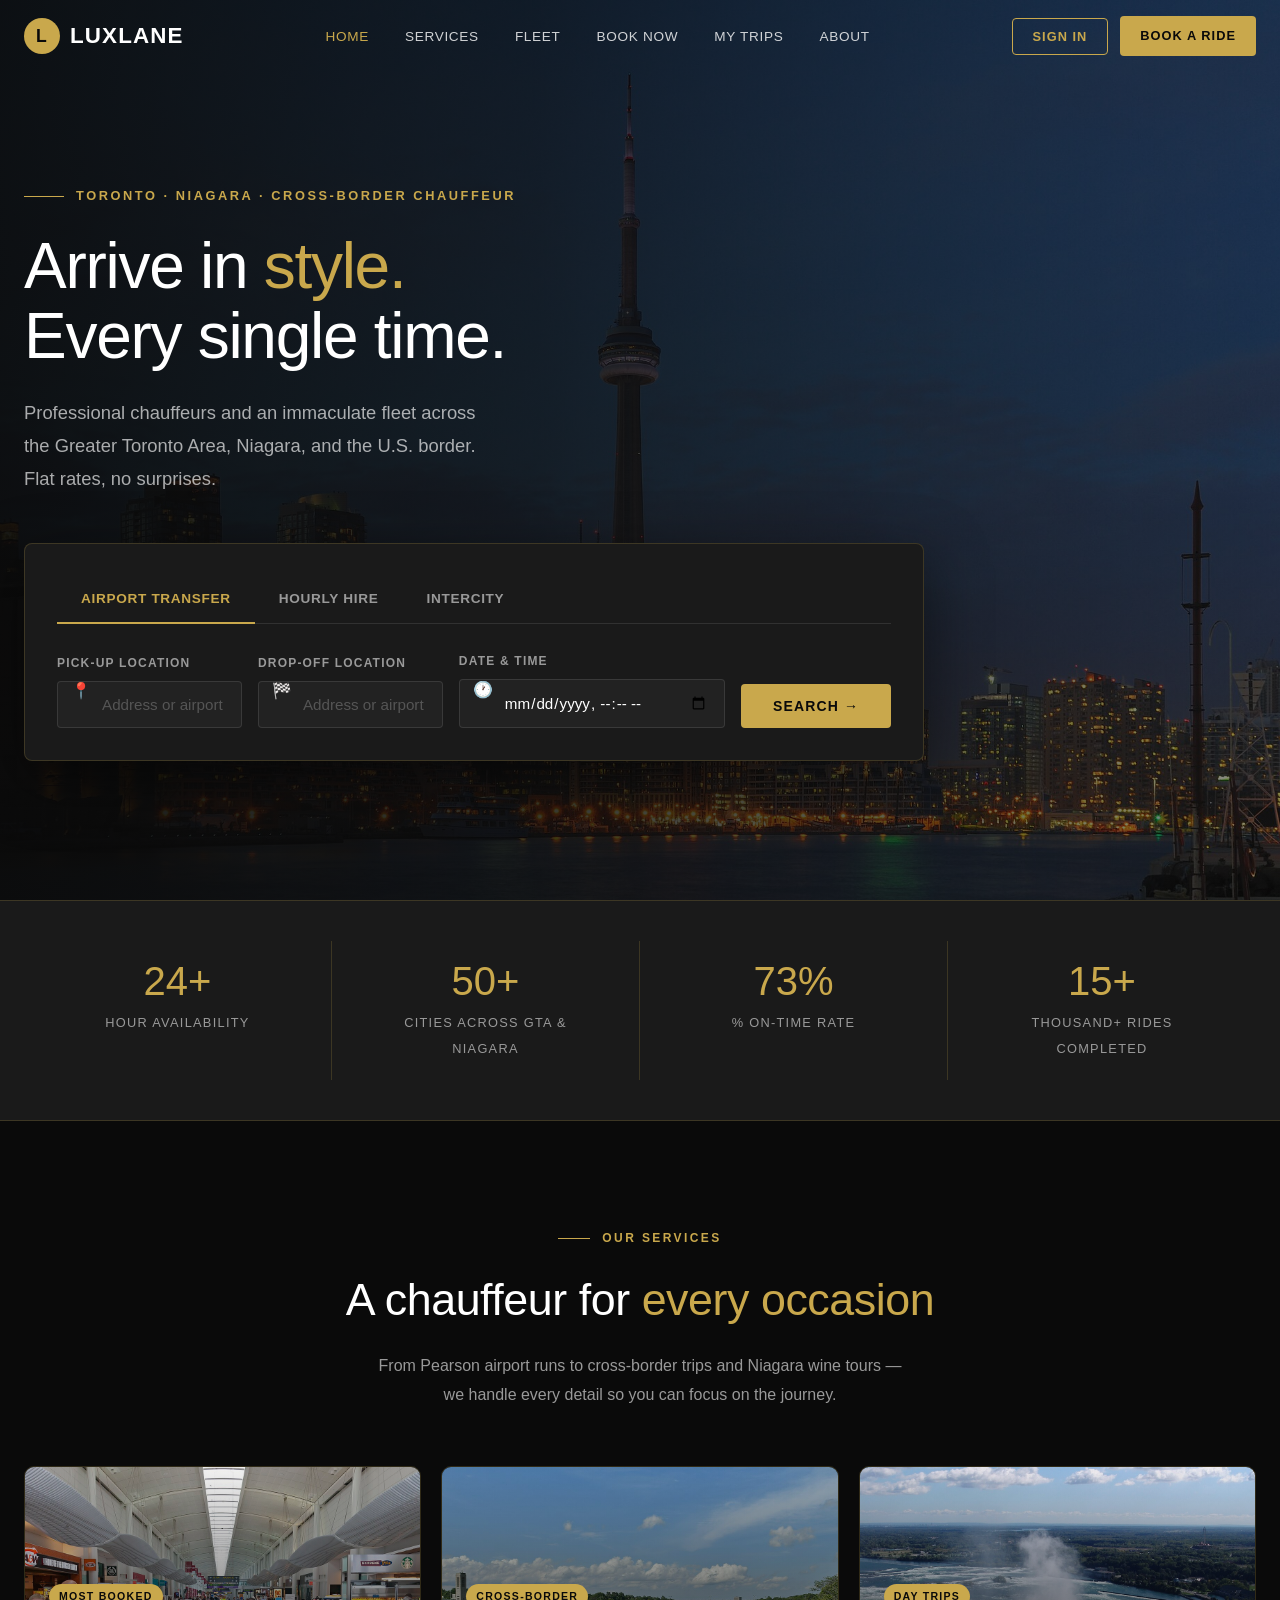
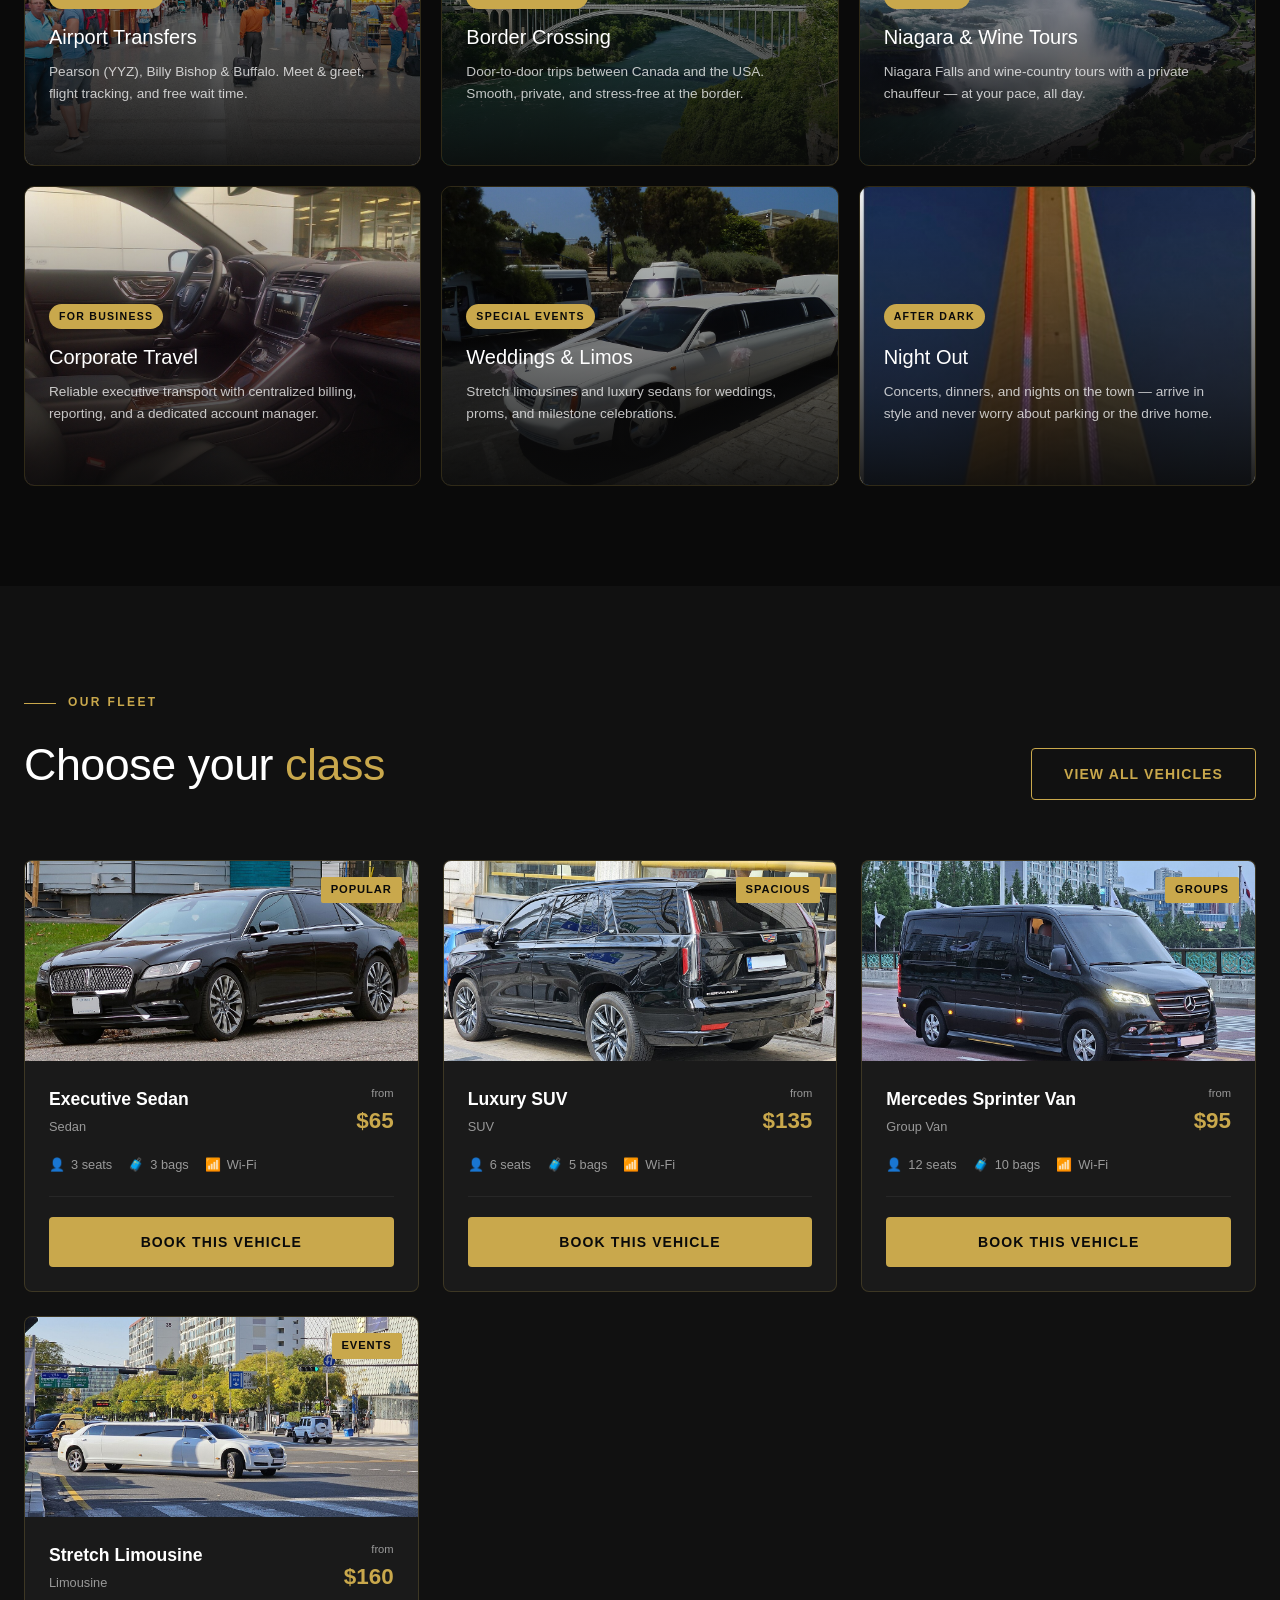
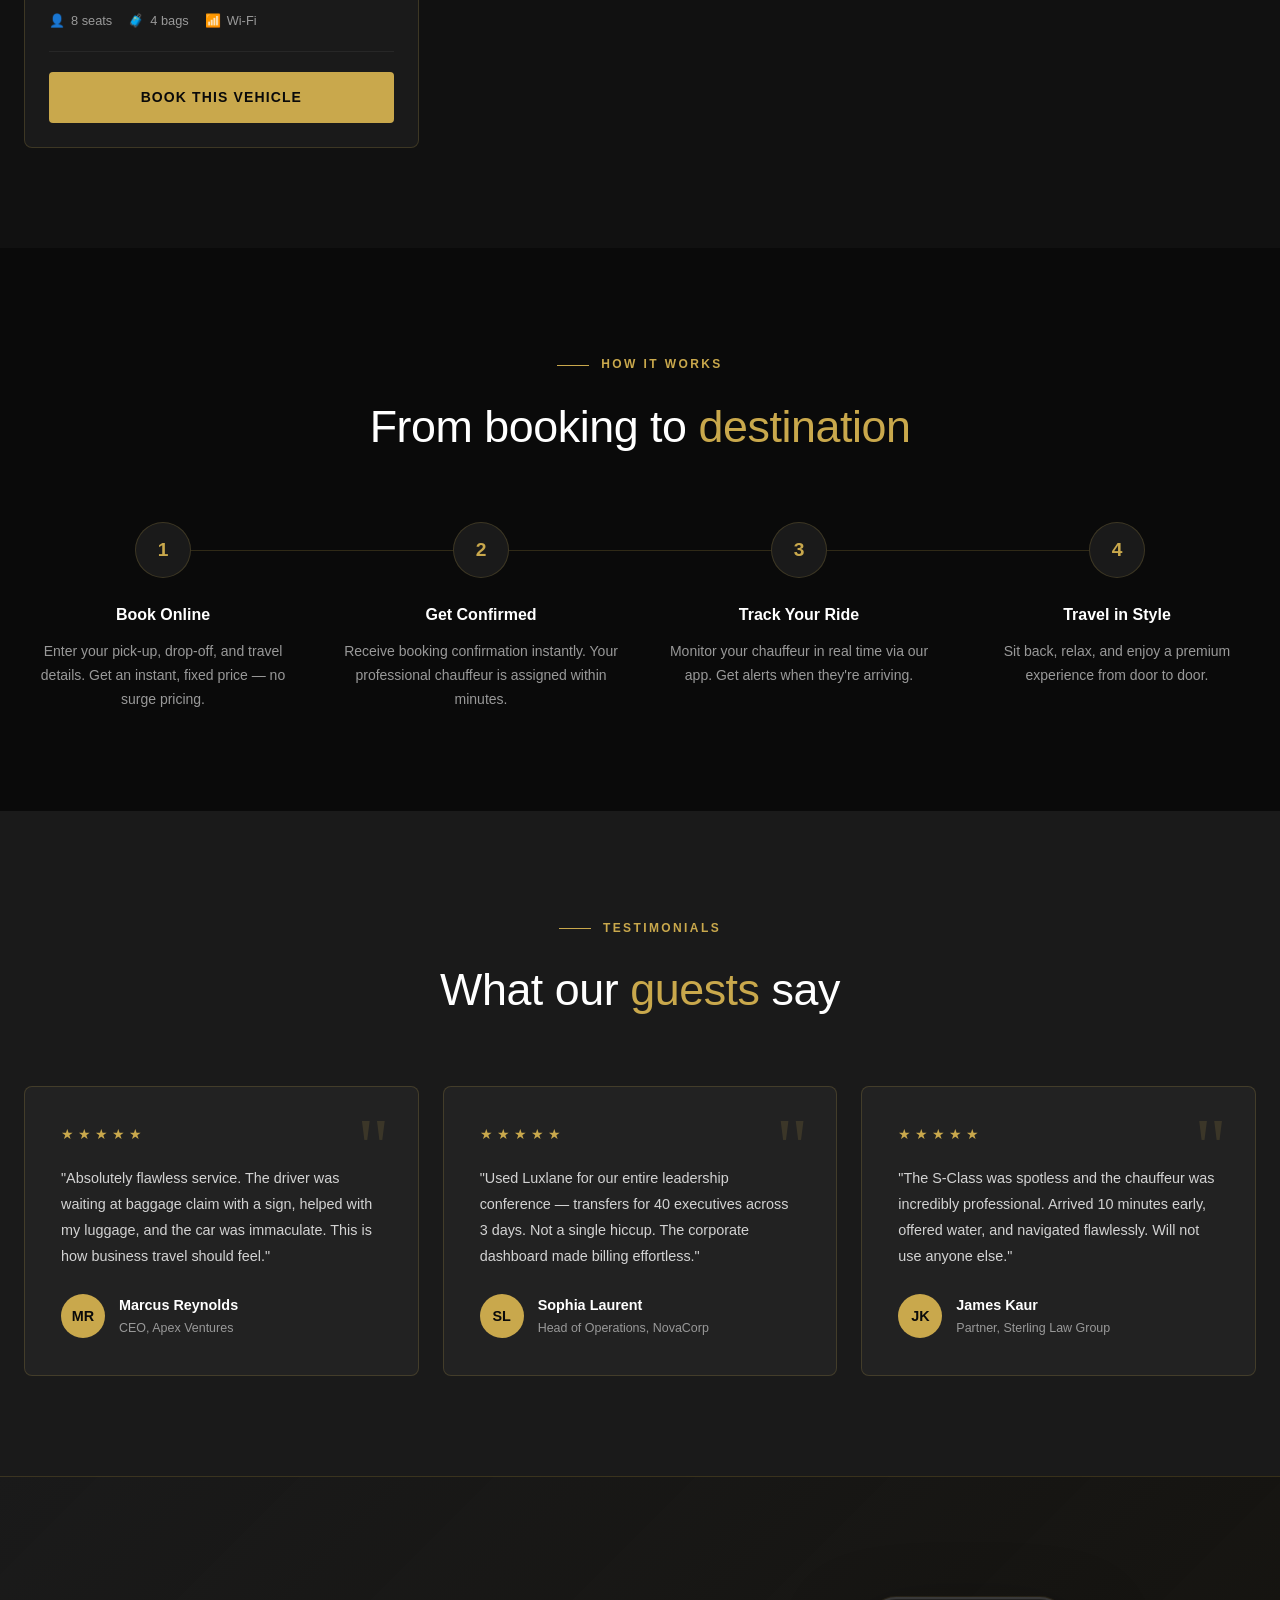
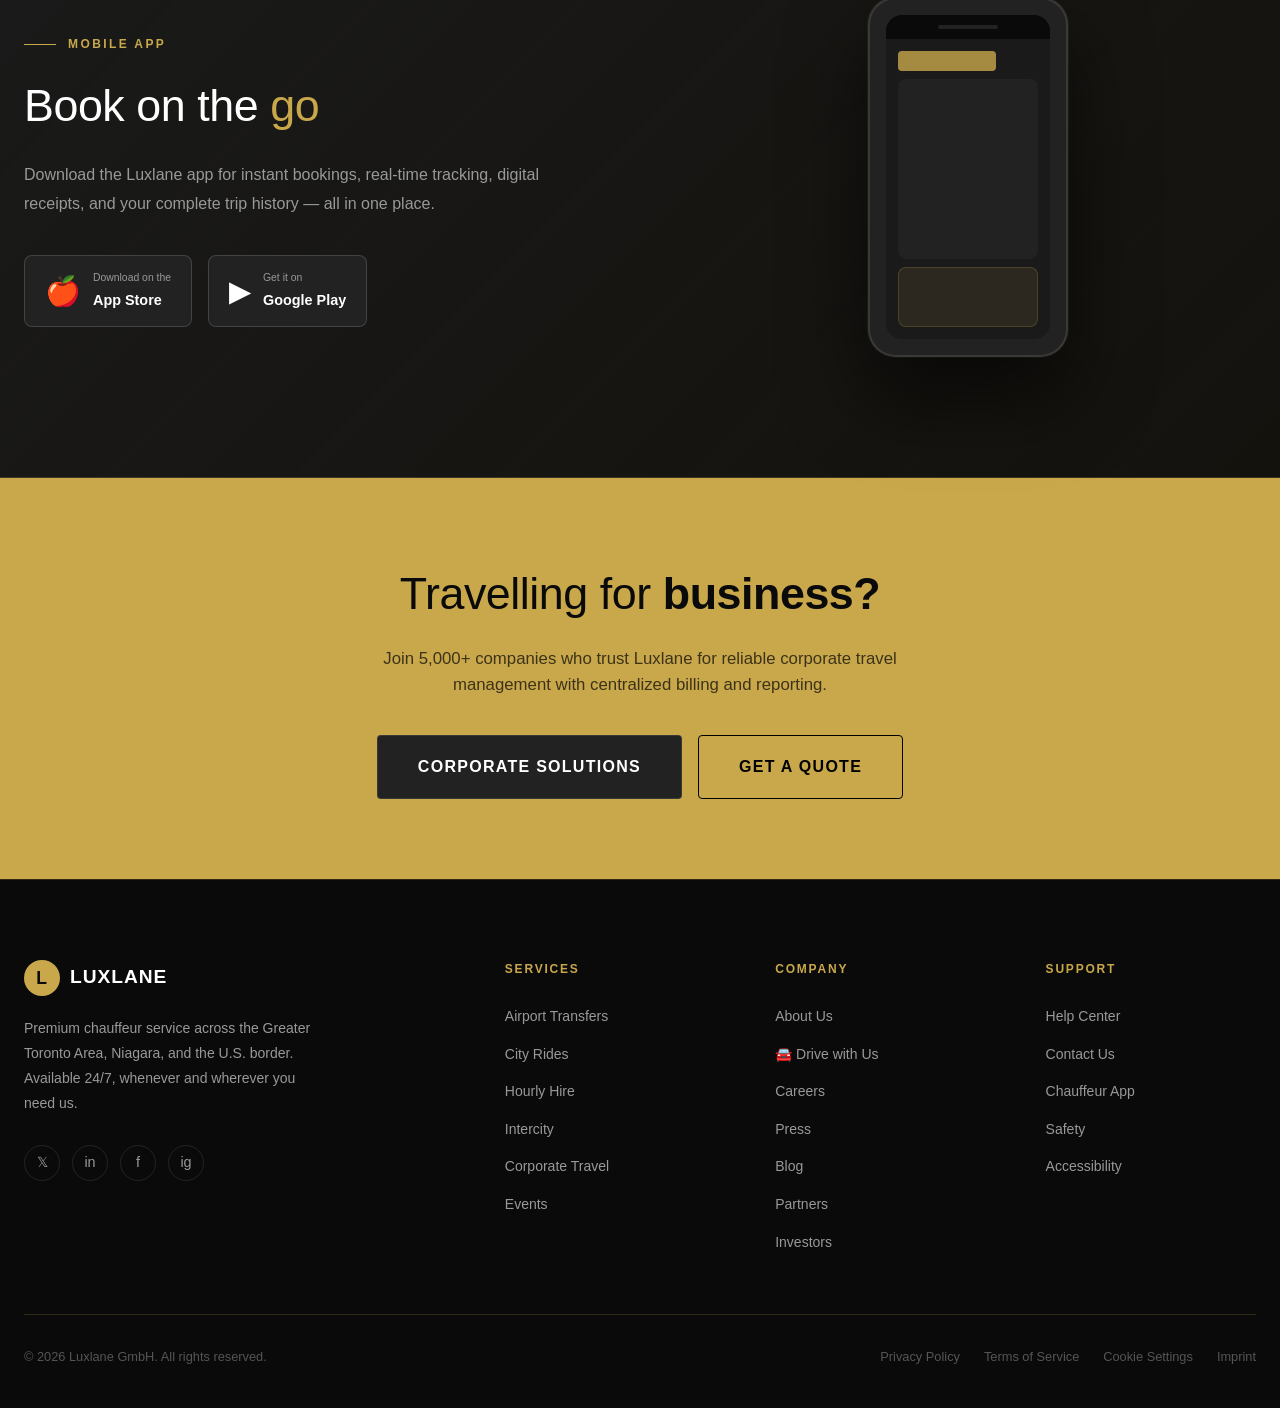
==== commit d8edcba7: "Fix duplicate fleet photos (consolidate to 4 vehicles) + add address autocomplete Co-Authored-By: Cl" ====
--- a/index.html
+++ b/index.html
@@ -194,12 +194,6 @@
         <h2>Choose your <span class="gold">class</span></h2>
       </div>
       <a href="fleet.html" class="btn btn-outline">View All Vehicles</a>
-    </div>
-
-    <div class="fleet-tabs">
-      <div class="fleet-tab active" data-fleet="business">Business Class</div>
-      <div class="fleet-tab" data-fleet="first">First Class</div>
-      <div class="fleet-tab" data-fleet="van">Sprinter Van</div>
     </div>
 
     <div class="fleet-grid" id="fleetGrid">
--- a/assets/css/style.css
+++ b/assets/css/style.css
@@ -1574,3 +1574,31 @@
   .modal { padding: 28px 24px; }
   .nav-user-name { display: none; }
 }
+
+/* ===== ADDRESS AUTOCOMPLETE DROPDOWN ===== */
+.ac-dropdown {
+  position: absolute;
+  top: 100%; left: 0; right: 0;
+  margin-top: 6px;
+  background: var(--dark-3);
+  border: 1px solid var(--border);
+  border-radius: 6px;
+  z-index: 60;
+  display: none;
+  max-height: 260px;
+  overflow-y: auto;
+  box-shadow: 0 14px 34px rgba(0,0,0,0.55);
+}
+.ac-dropdown.open { display: block; }
+.ac-item {
+  padding: 11px 14px;
+  font-size: 0.85rem;
+  cursor: pointer;
+  color: rgba(255,255,255,0.85);
+  white-space: nowrap;
+  overflow: hidden;
+  text-overflow: ellipsis;
+  border-bottom: 1px solid rgba(255,255,255,0.05);
+}
+.ac-item:last-child { border-bottom: none; }
+.ac-item:hover, .ac-item.active { background: rgba(201,168,76,0.16); color: var(--gold); }
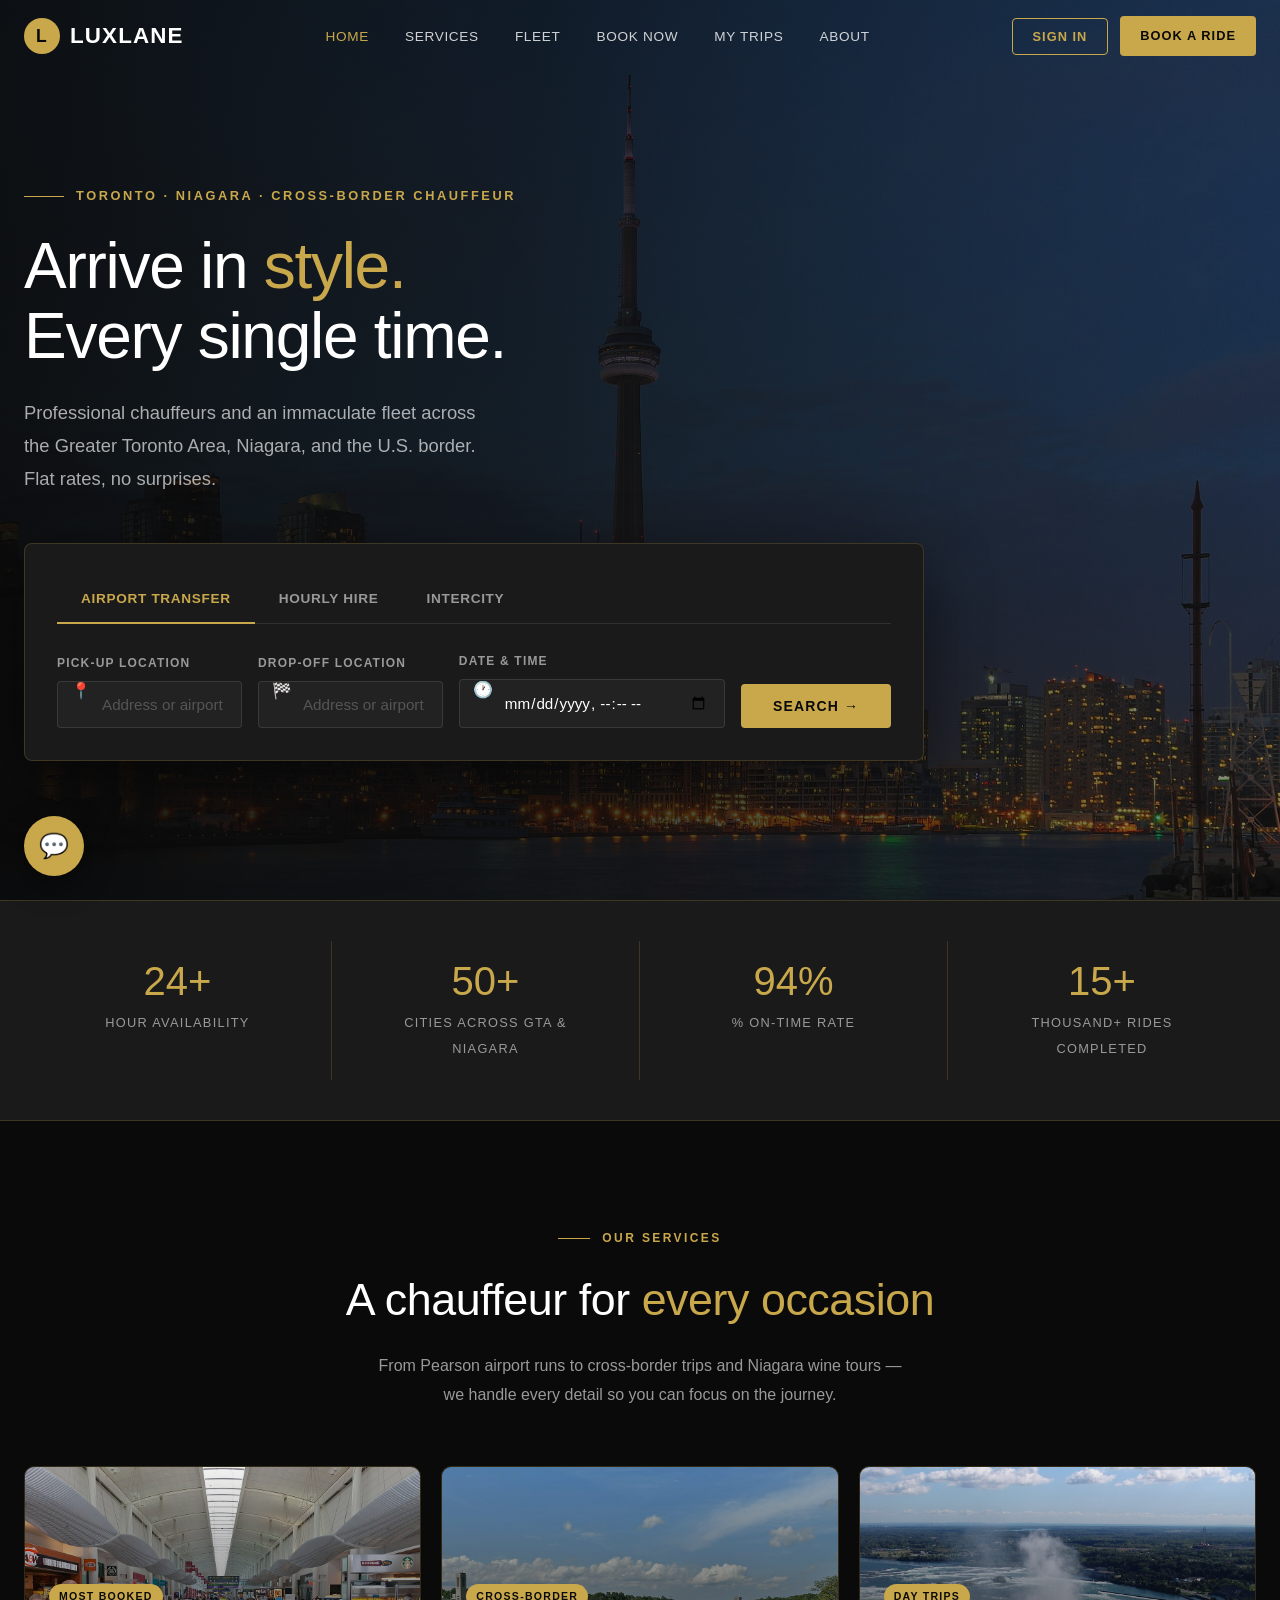
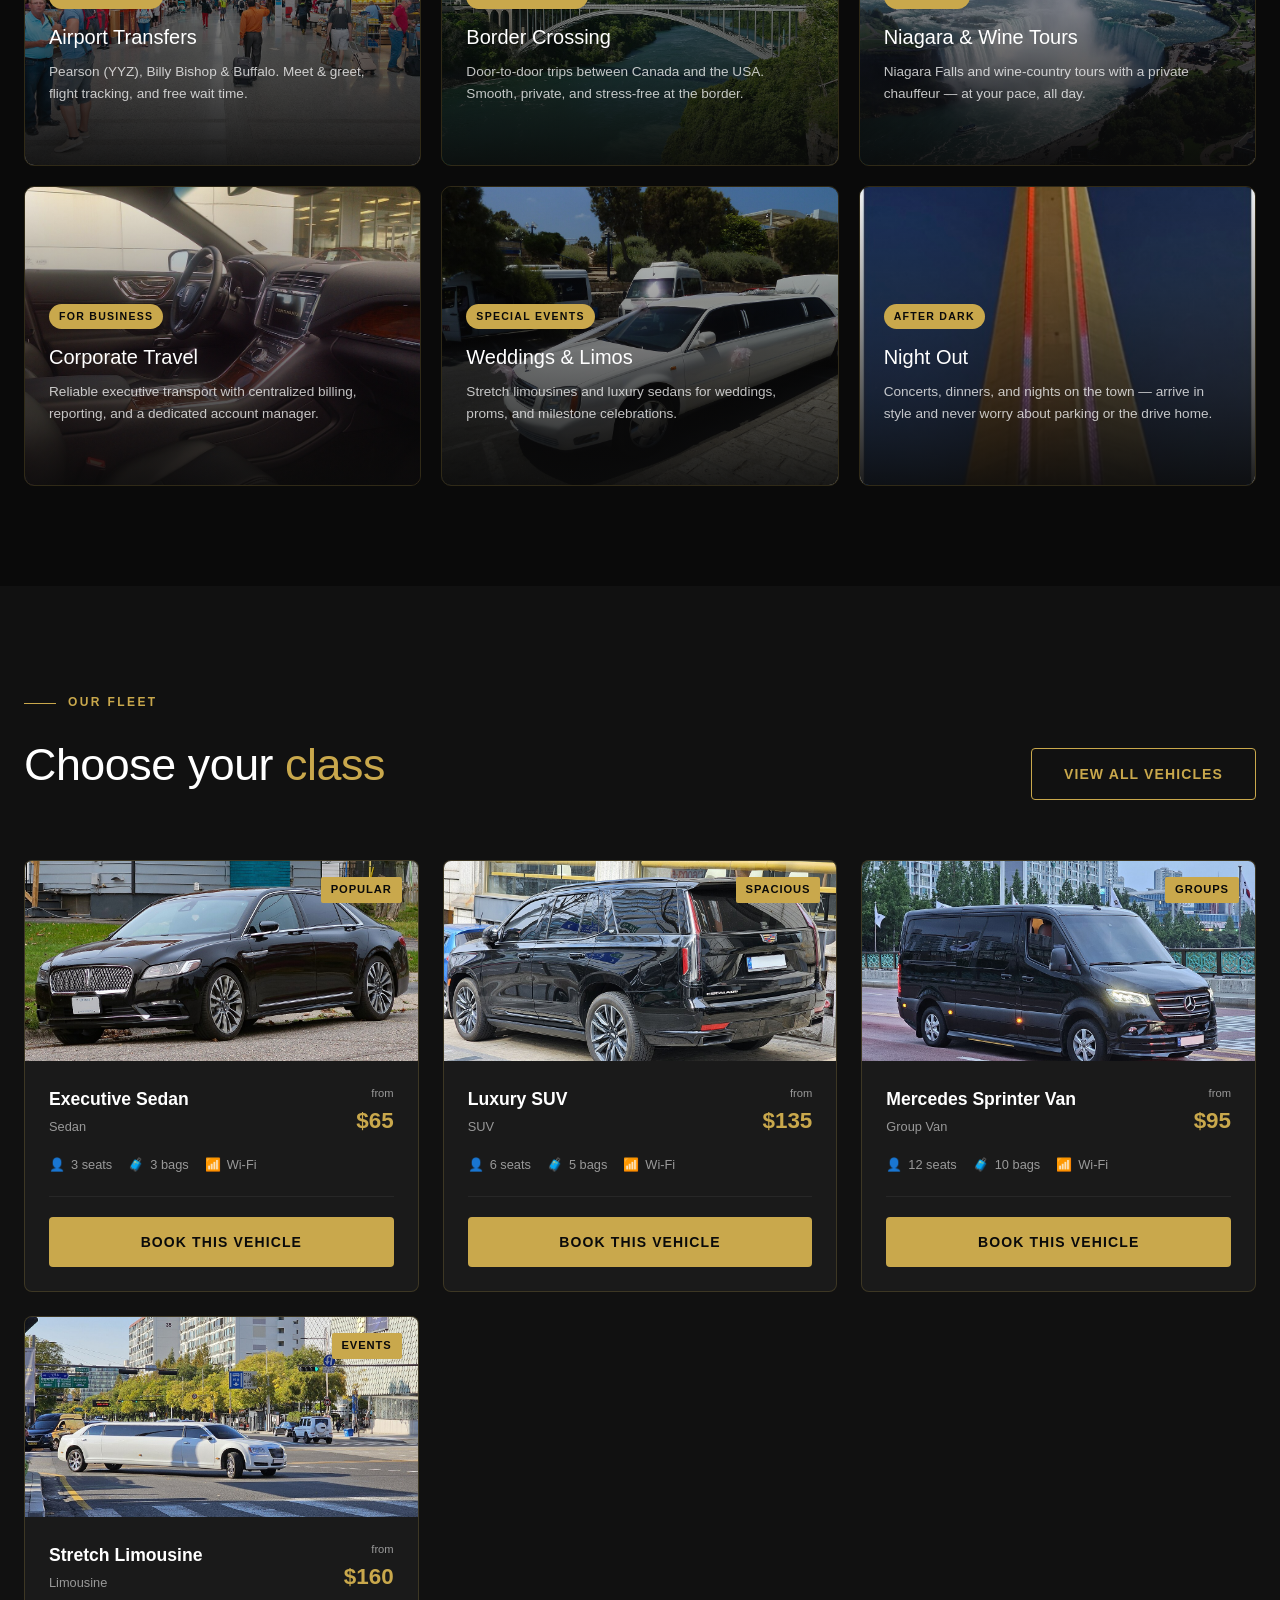
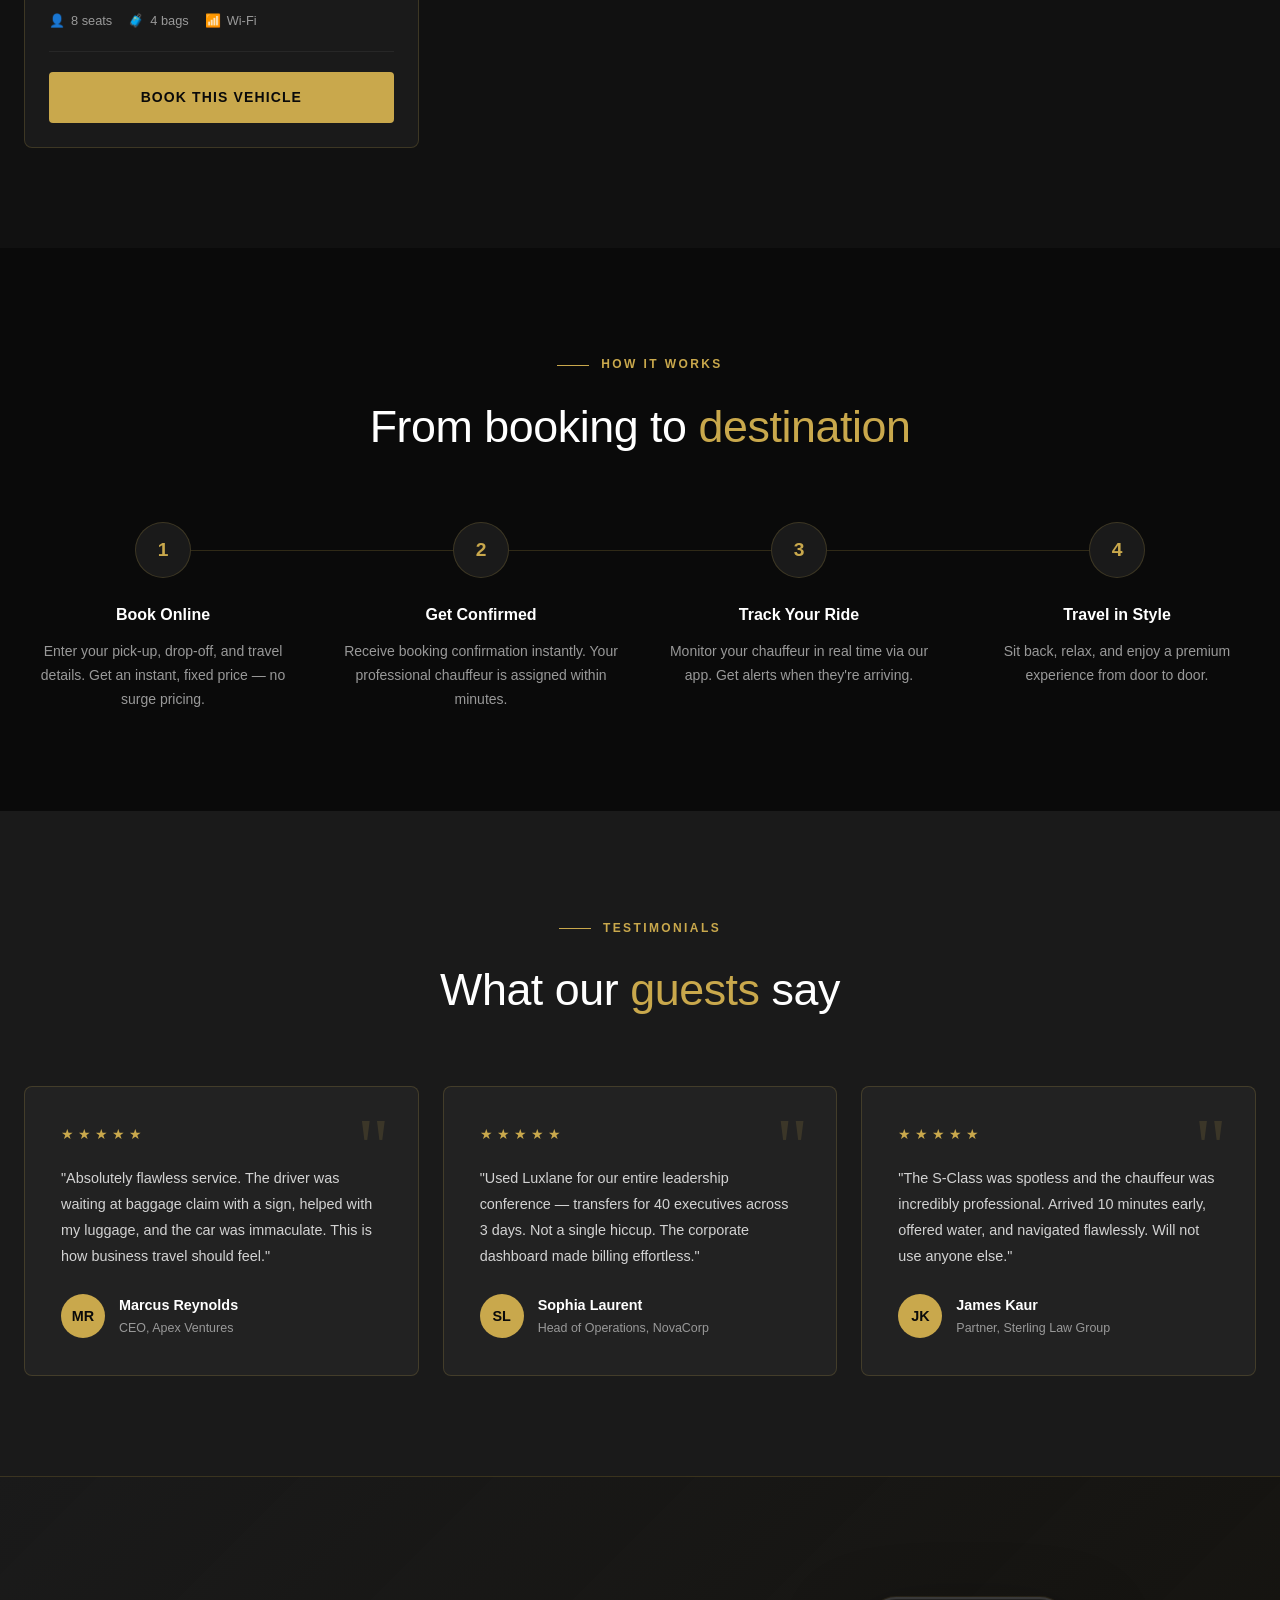
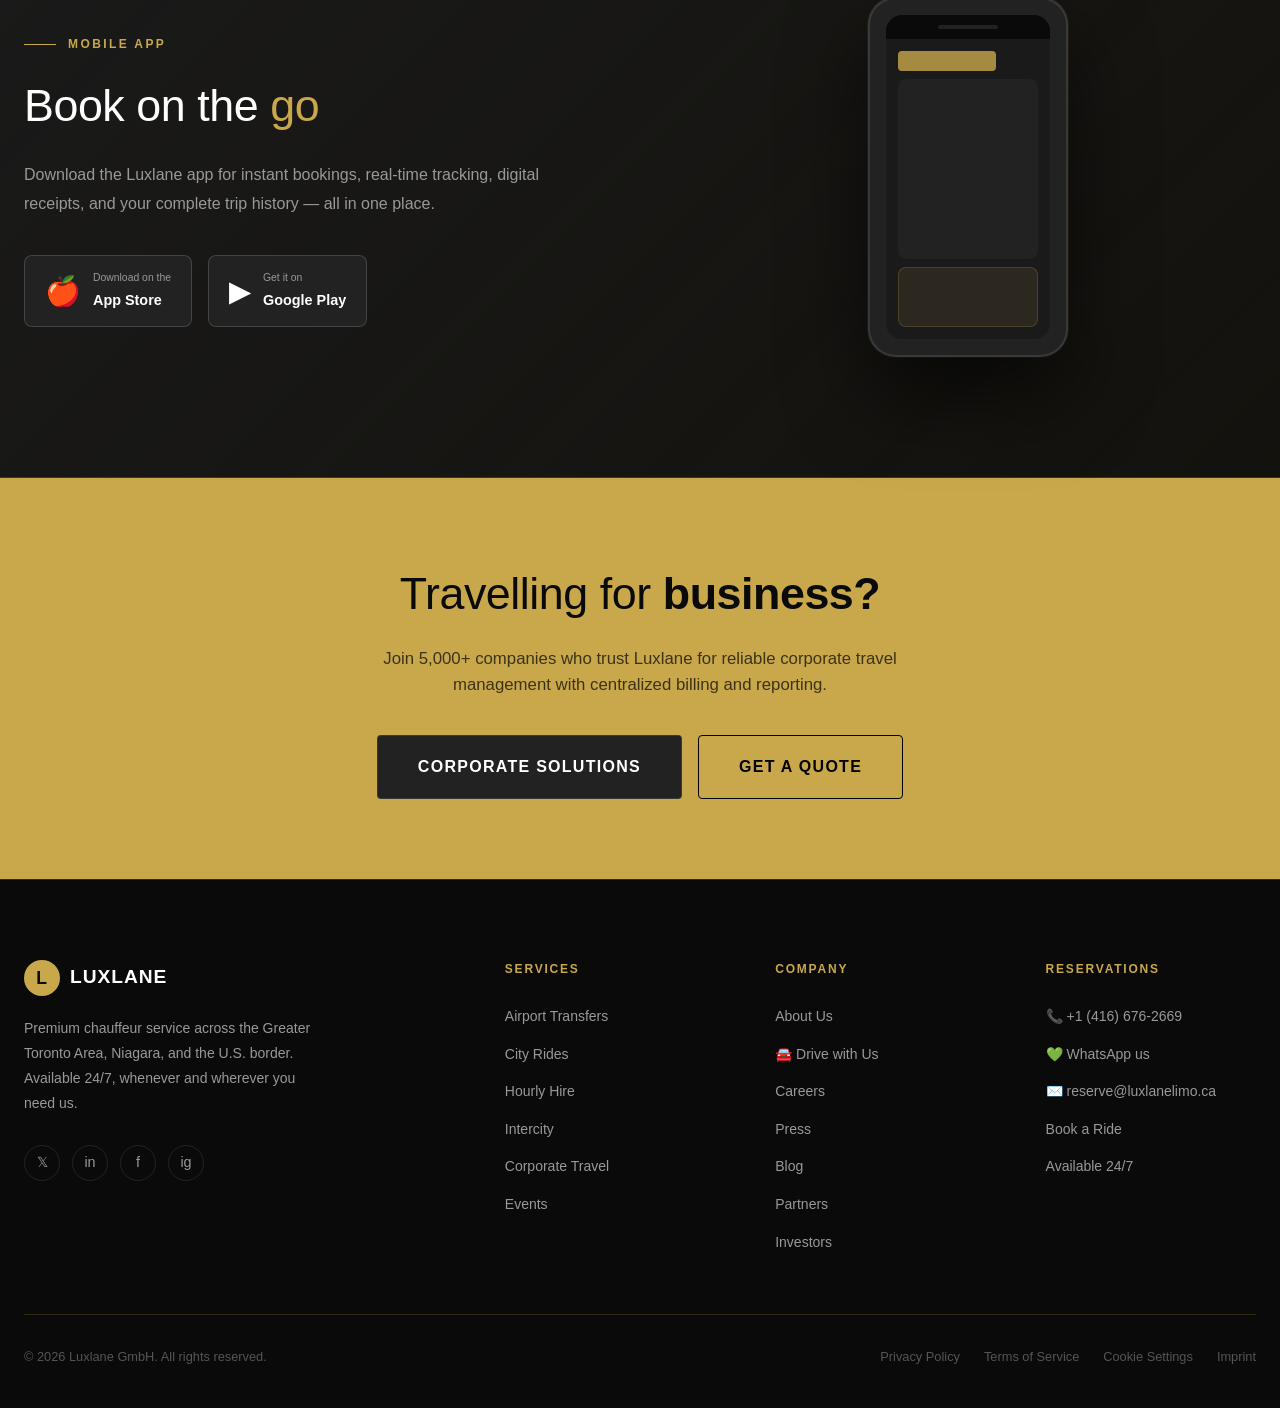
==== commit 7b97be3c: "Add contact details + AI concierge chat" ====
--- a/index.html
+++ b/index.html
@@ -387,13 +387,13 @@
       </div>
 
       <div class="footer-col">
-        <h4>Support</h4>
+        <h4>Reservations</h4>
         <ul>
-          <li><a href="#">Help Center</a></li>
-          <li><a href="#">Contact Us</a></li>
-          <li><a href="#">Chauffeur App</a></li>
-          <li><a href="#">Safety</a></li>
-          <li><a href="#">Accessibility</a></li>
+          <li><a href="tel:+14166762669">📞 +1 (416) 676-2669</a></li>
+          <li><a href="https://wa.me/14166762669" target="_blank" rel="noopener">💚 WhatsApp us</a></li>
+          <li><a href="mailto:reserve@luxlanelimo.ca">✉️ reserve@luxlanelimo.ca</a></li>
+          <li><a href="booking.html">Book a Ride</a></li>
+          <li><a href="#">Available 24/7</a></li>
         </ul>
       </div>
     </div>
--- a/assets/css/style.css
+++ b/assets/css/style.css
@@ -1602,3 +1602,65 @@
 }
 .ac-item:last-child { border-bottom: none; }
 .ac-item:hover, .ac-item.active { background: rgba(201,168,76,0.16); color: var(--gold); }
+
+/* ===== AI CONCIERGE WIDGET ===== */
+.cc-launcher {
+  position: fixed; left: 24px; bottom: 24px; z-index: 1500;
+  width: 60px; height: 60px; border-radius: 50%;
+  background: var(--gold); color: var(--black);
+  box-shadow: 0 10px 30px rgba(0,0,0,0.45);
+  display: flex; align-items: center; justify-content: center;
+  font-size: 1.5rem; cursor: pointer; transition: var(--transition);
+}
+.cc-launcher:hover { transform: translateY(-2px) scale(1.04); }
+.cc-launcher.hidden { opacity: 0; pointer-events: none; transform: scale(0.6); }
+
+.cc-panel {
+  position: fixed; left: 24px; bottom: 24px; z-index: 1500;
+  width: 370px; max-width: calc(100vw - 32px);
+  height: 540px; max-height: calc(100vh - 48px);
+  background: var(--dark-2); border: 1px solid var(--border);
+  border-radius: 16px; box-shadow: 0 24px 60px rgba(0,0,0,0.6);
+  display: flex; flex-direction: column; overflow: hidden;
+  opacity: 0; pointer-events: none; transform: translateY(16px) scale(0.98);
+  transition: var(--transition);
+}
+.cc-panel.open { opacity: 1; pointer-events: all; transform: translateY(0) scale(1); }
+
+.cc-head { display: flex; align-items: center; justify-content: space-between; padding: 16px; background: var(--dark); border-bottom: 1px solid var(--border); }
+.cc-head-id { display: flex; align-items: center; gap: 12px; }
+.cc-avatar { width: 40px; height: 40px; border-radius: 50%; background: var(--gold); color: var(--black); display: flex; align-items: center; justify-content: center; font-weight: 700; }
+.cc-title { font-weight: 600; font-size: 0.95rem; }
+.cc-status { font-size: 0.72rem; color: var(--gray); display: flex; align-items: center; gap: 6px; margin-top: 2px; }
+.cc-dot { width: 7px; height: 7px; border-radius: 50%; background: #6ec878; }
+.cc-close { color: var(--gray); font-size: 1.1rem; cursor: pointer; }
+.cc-close:hover { color: var(--white); }
+
+.cc-body { flex: 1; overflow-y: auto; padding: 16px; display: flex; flex-direction: column; gap: 10px; }
+.cc-msg { max-width: 85%; padding: 10px 14px; border-radius: 14px; font-size: 0.875rem; line-height: 1.5; }
+.cc-bot { background: var(--dark-3); color: rgba(255,255,255,0.9); border-bottom-left-radius: 4px; align-self: flex-start; }
+.cc-me { background: var(--gold); color: var(--black); border-bottom-right-radius: 4px; align-self: flex-end; }
+.cc-typing { display: flex; gap: 4px; align-items: center; }
+.cc-typing span { width: 7px; height: 7px; border-radius: 50%; background: var(--gray); animation: ccblink 1.2s infinite; }
+.cc-typing span:nth-child(2) { animation-delay: 0.2s; }
+.cc-typing span:nth-child(3) { animation-delay: 0.4s; }
+@keyframes ccblink { 0%, 60%, 100% { opacity: 0.3; } 30% { opacity: 1; } }
+
+.cc-contact { display: flex; gap: 8px; flex-wrap: wrap; align-self: flex-start; }
+.cc-contact a { font-size: 0.78rem; padding: 6px 12px; border-radius: 100px; border: 1px solid var(--border); color: var(--gold); }
+.cc-contact a:hover { background: rgba(201,168,76,0.12); }
+.cc-cta { align-self: flex-start; font-size: 0.82rem; font-weight: 600; color: var(--black); background: var(--gold); padding: 8px 16px; border-radius: 100px; margin-top: 2px; }
+
+.cc-quick { display: flex; gap: 8px; flex-wrap: wrap; padding: 0 16px 8px; }
+.cc-chip { font-size: 0.78rem; padding: 7px 13px; border-radius: 100px; border: 1px solid var(--border); color: var(--gray); cursor: pointer; transition: var(--transition); }
+.cc-chip:hover { border-color: var(--gold); color: var(--gold); }
+
+.cc-input { display: flex; gap: 8px; padding: 12px 16px; border-top: 1px solid var(--border); background: var(--dark); }
+.cc-input input { flex: 1; background: var(--dark-3); border: 1px solid var(--border); border-radius: 100px; padding: 11px 16px; color: var(--white); font-family: inherit; font-size: 0.875rem; outline: none; }
+.cc-input input:focus { border-color: var(--gold); }
+.cc-input button { width: 42px; height: 42px; flex-shrink: 0; border-radius: 50%; background: var(--gold); color: var(--black); font-size: 1rem; cursor: pointer; }
+
+@media (max-width: 480px) {
+  .cc-panel { left: 8px; right: 8px; bottom: 8px; width: auto; height: calc(100vh - 16px); }
+  .cc-launcher { left: 16px; bottom: 16px; }
+}
